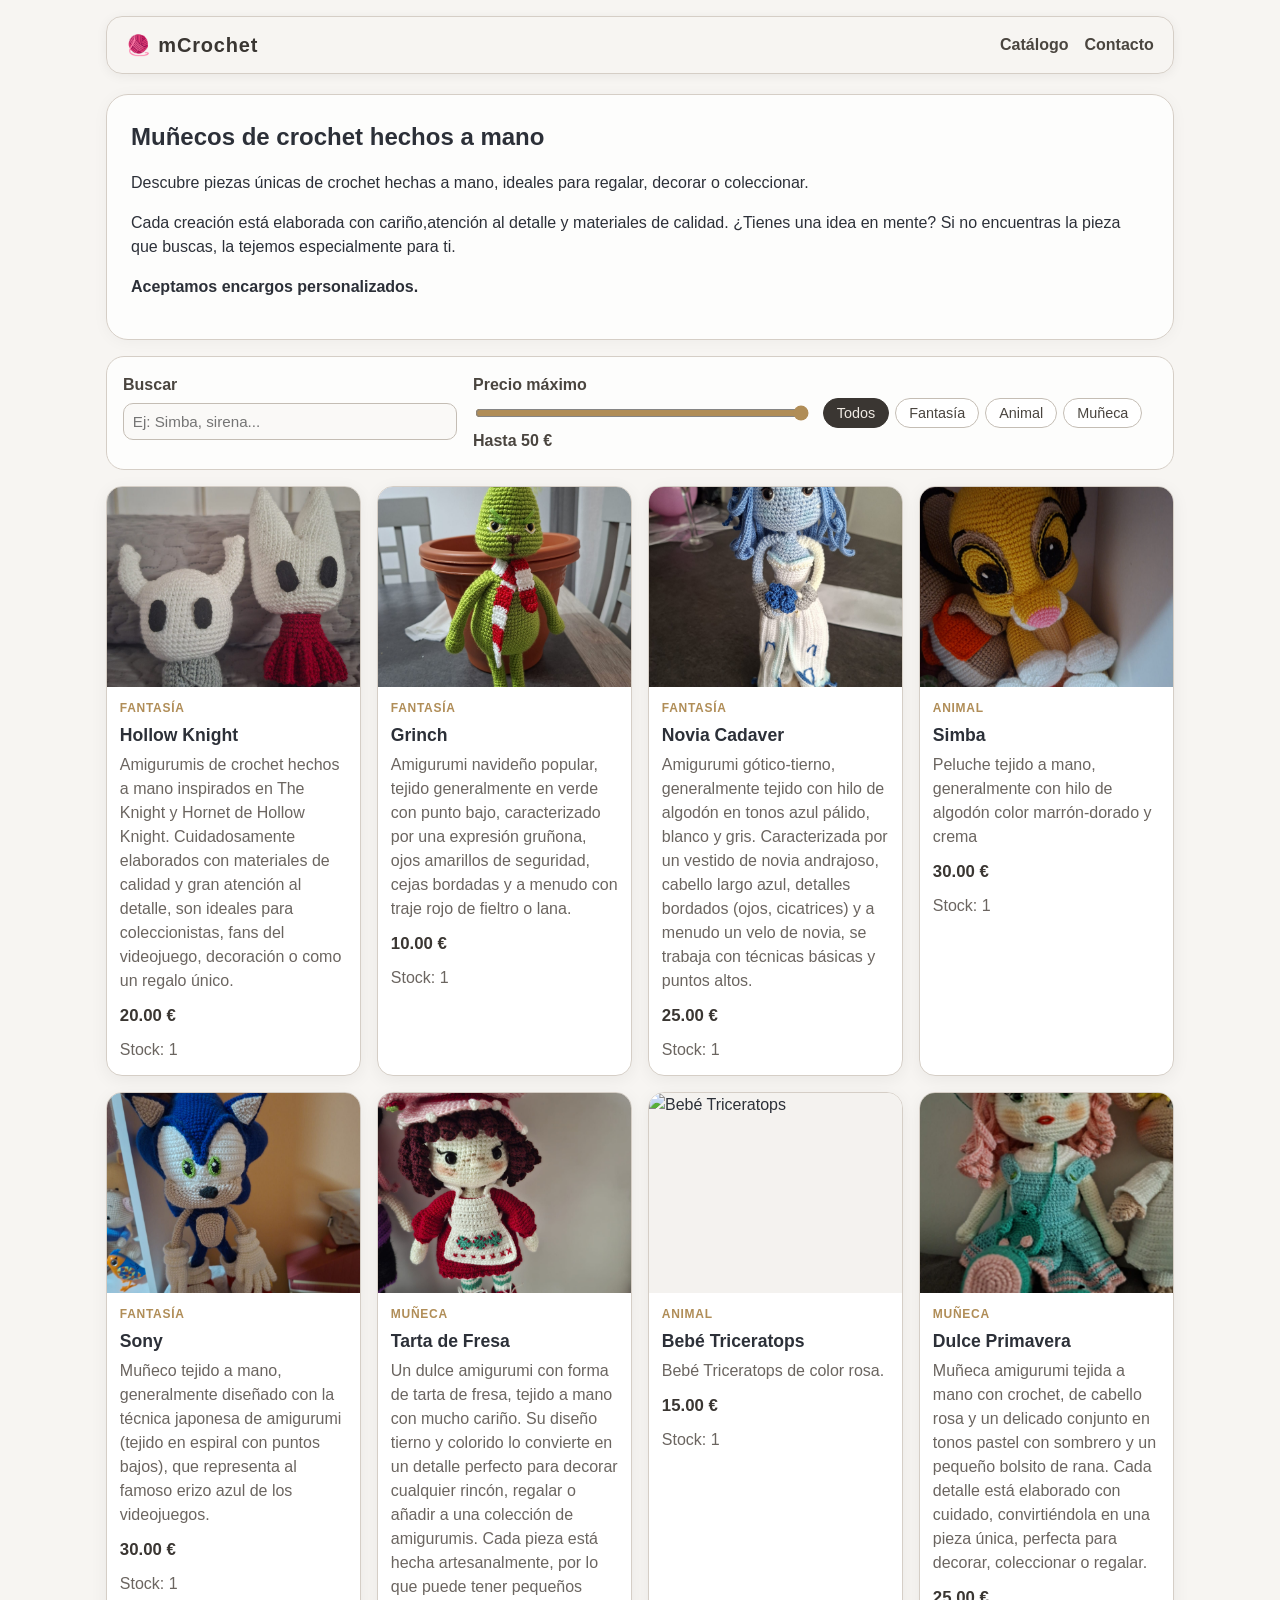
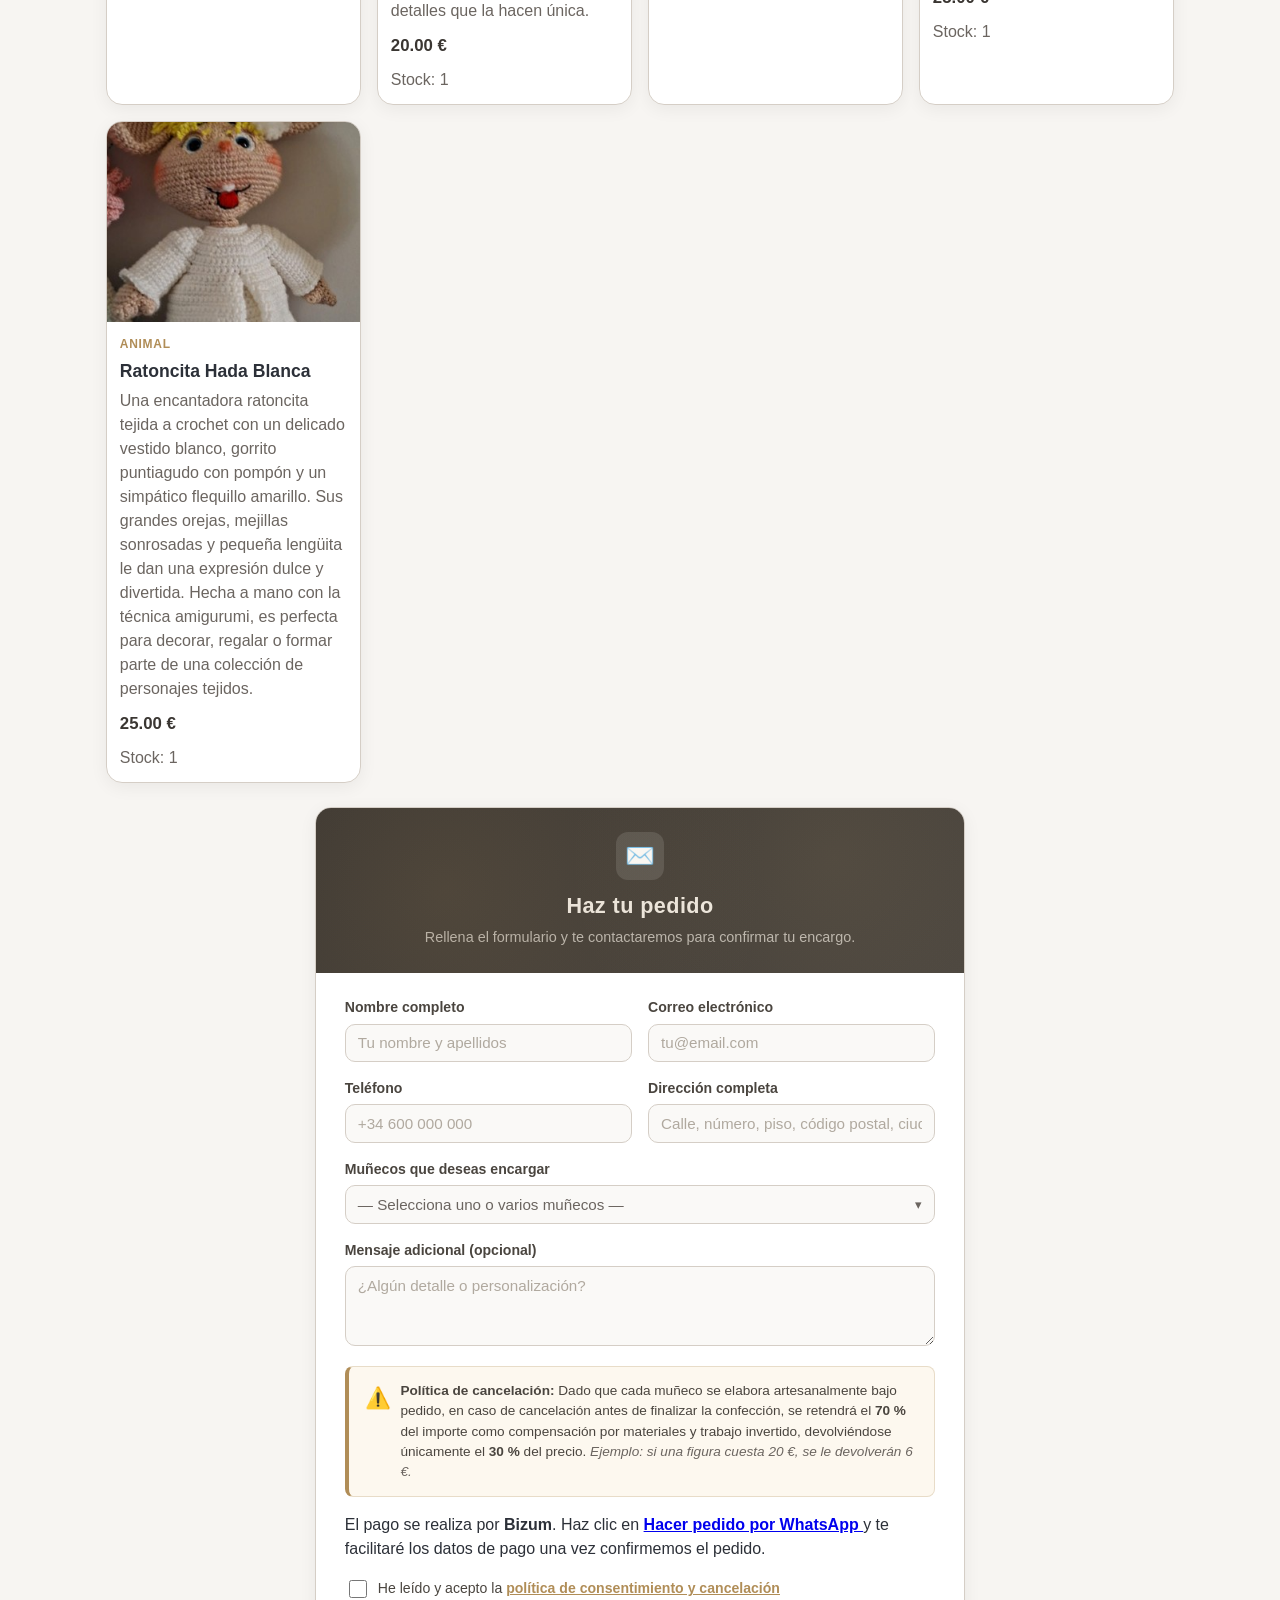
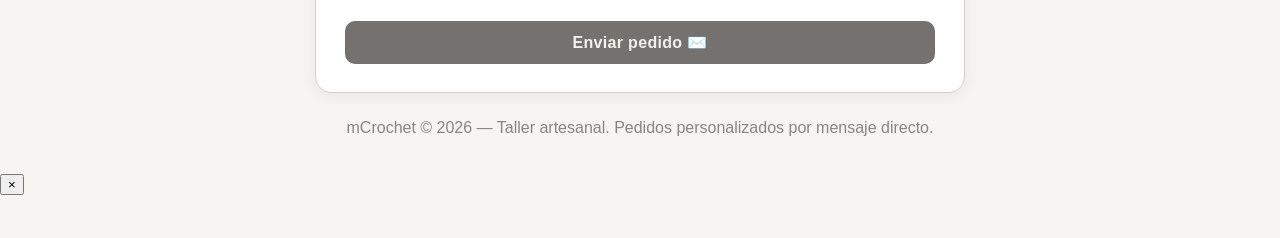
==== index.html @ 1218bdd7 "disguise" ====
<!doctype html>
<html lang="es">
<head>
  <meta charset="UTF-8" />
  <meta name="viewport" content="width=device-width, initial-scale=1.0" />
  <title>mCrochet | Tienda de muñecos de crochet hechos a mano</title>
  <meta name="description" content="Descubre muñecos de crochet hechos a mano, ideales para regalar, decorar o coleccionar. Cada pieza es única y elaborada con cariño." />
  <meta property="og:title" content="mCrochet | Tienda de muñecos de crochet hechos a mano" />
  <meta property="og:description" content="Crochet artesanal y diseños únicos." />
  <meta property="og:image" content="https://mcrochet.netlify.app/img/iconoCrochet.jpg" />
  <meta property="og:url" content="https://mcrochet.netlify.app/" />
  <link rel="icon" href="data:image/svg+xml,<svg xmlns='http://www.w3.org/2000/svg' viewBox='0 0 100 100'><text y='.9em' font-size='90'>🧶</text></svg>" />
  <link rel="stylesheet" href="css/style.css" />
</head>
<body>
  <canvas id="bg-canvas" aria-hidden="true"></canvas>

  <div id="app">
    <header class="site-header">
      <div class="logo">🧶 mCrochet</div>
      <nav class="menu" aria-label="Principal">
        <a href="#catalogo" data-i18n="navCatalogo">Catálogo</a>
        <a href="#contacto" data-i18n="navContacto">Contacto</a>
      </nav>
    </header>

    <main>
      <section class="hero" id="colecciones">
        <h1 data-i18n="heroTitle">Muñecos de crochet hechos a mano</h1>
        <p data-i18n="heroDesc">Descubre piezas únicas de crochet hechas a mano, ideales para regalar, decorar o coleccionar.</p>
        <p>Cada creación está elaborada con cariño,atención al detalle y materiales de calidad.
          ¿Tienes una idea en mente? Si no encuentras la pieza que buscas, la tejemos especialmente para ti.</p>
        <p><b>Aceptamos encargos personalizados.</b></p>
      </section>

      <section class="toolbar" id="catalogo" aria-label="Filtros de catálogo">
        <label><span data-i18n="labelBuscar">Buscar</span>
          <input id="searchInput" type="search" data-i18n-placeholder="placeholderBuscar" placeholder="Ej: Simba, sirena..." />
        </label>
        <label><span data-i18n="labelPrecio">Precio máximo</span>
          <input id="priceInput" type="range" min="20" max="50" step="1" value="50" />
          <span id="priceValue">Hasta 50 €</span>
        </label>
        <div class="chips" id="categoryChips"></div>
      </section>

      <section class="products" id="productsGrid" aria-live="polite"></section>

      <!-- Formulario de pedido -->
      <section class="order-form-wrapper" id="contacto">
        <div class="order-card">
          <div class="order-card-header">
            <span class="order-card-icon">✉️</span>
            <h2 data-i18n="formTitle">Haz tu pedido</h2>
            <p data-i18n="formSubtitle">Rellena el formulario y te contactaremos para confirmar tu encargo.</p>
          </div>
          <div class="order-card-body">
            <form id="orderForm" action="https://formspree.io/f/" method="POST">
              <div class="form-grid">
                <label class="form-label"><span data-i18n="labelNombre">Nombre completo</span>
                  <input type="text" name="nombre" data-i18n-placeholder="phNombre" placeholder="Tu nombre y apellidos" required />
                </label>
                <label class="form-label"><span data-i18n="labelEmail">Correo electrónico</span>
                  <input type="email" name="email" data-i18n-placeholder="phEmail" placeholder="tu@email.com" required />
                </label>
                <label class="form-label"><span data-i18n="labelTelefono">Teléfono</span>
                  <input type="tel" name="telefono" data-i18n-placeholder="phTelefono" placeholder="+34 600 000 000" required
                         pattern="^\+?\d[\d\s]{7,15}$"
                         data-i18n-title="titleTelefono" title="Introduce un teléfono válido (9-15 dígitos, puede empezar con +)" />
                </label>
                <label class="form-label"><span data-i18n="labelDireccion">Dirección completa</span>
                  <input type="text" name="direccion" data-i18n-placeholder="phDireccion" placeholder="Calle, número, piso, código postal, ciudad" required />
                </label>
                <div class="form-label form-label-full">
                  <span data-i18n="labelMunecos">Muñecos que deseas encargar</span>
                  <div class="check-select" id="checkSelect">
                    <button type="button" class="check-select-toggle" id="checkSelectToggle">
                      <span data-i18n="selectPlaceholder">— Selecciona uno o varios muñecos —</span>
                      <span class="check-select-arrow">▾</span>
                    </button>
                    <div class="check-select-dropdown" id="checkSelectDropdown"></div>
                  </div>
                  <input type="hidden" name="muñecos" id="hiddenMunecos" />
                </div>
                <label class="form-label form-label-full"><span data-i18n="labelMensaje">Mensaje adicional (opcional)</span>
                  <textarea name="mensaje" rows="3" data-i18n-placeholder="phMensaje" placeholder="¿Algún detalle o personalización?"></textarea>
                </label>

                <!-- Política de cancelación -->
                <div class="form-label-full cancellation-policy">
                  <div class="policy-text">
                    <span class="policy-icon">⚠️</span>
                    <p data-i18n-html="policyWarning"><strong>Política de cancelación:</strong> Dado que cada muñeco se elabora artesanalmente bajo pedido, en caso de cancelación antes de finalizar la confección, se retendrá el <strong>70 %</strong> del importe como compensación por materiales y trabajo invertido, devolviéndose únicamente el <strong>30 %</strong> del precio. <em>Ejemplo: si una figura cuesta 20 €, se le devolverán 6 €.</em></p>
                  </div>
                  <div>
                    <p data-i18n-html="policyBizum">El pago se realiza por <strong>Bizum</strong>. Haz clic en
                      <strong>
                        <a href="/.netlify/functions/pedido" target="_blank">
                          Hacer pedido por WhatsApp
                        </a>
                      </strong> y te facilitaré los datos de pago una vez confirmemos el pedido.</p>

                  </div>
                  <label class="consent-label">
                    <input type="checkbox" id="consentCheck" name="consentimiento" value="Aceptado" />
                    <span data-i18n-html="consentLabel">He leído y acepto la <a href="#" id="openPolicyModal" class="policy-link">política de consentimiento y cancelación</a></span>
                  </label>
                </div>
              </div>
              <button type="submit" class="form-submit" id="submitBtn" disabled data-i18n="btnEnviar">Enviar pedido ✉️</button>
            </form>
          </div>
        </div>
      </section>
    </main>

    <footer>
      <p data-i18n="footer">mCrochet © 2026 — Taller artesanal. Pedidos personalizados por mensaje directo.</p>
    </footer>
  </div>

  <!-- Modal imagen ampliada -->
  <div class="image-modal-overlay" id="imageModalOverlay">
    <div class="image-modal">
      <button class="image-modal-close" id="closeImageModal" aria-label="Cerrar">&times;</button>
      <div class="image-modal-body">
        <img id="imageModalImg" src="" alt="" />
      </div>
      <div class="image-modal-footer">
        <h3 id="imageModalName"></h3>
        <p id="imageModalDesc"></p>
        <p class="image-modal-price" id="imageModalPrice"></p>
      </div>
    </div>
  </div>

  <!-- Modal política de cancelación -->
  <div class="policy-modal-overlay" id="policyModalOverlay">
    <div class="policy-modal">
      <button class="policy-modal-close" id="closePolicyModal" aria-label="Cerrar">&times;</button>
      <div class="policy-modal-header">
        <span class="policy-modal-icon">📋</span>
        <h3 data-i18n="modalTitle">Política de consentimiento y cancelación</h3>
      </div>
      <div class="policy-modal-body">
        <p data-i18n-html="modalIntro">Al realizar un pedido en <strong>mCrochet</strong>, acepta las siguientes condiciones relativas al consentimiento y cancelación:</p>
        <ol>
          <li data-i18n-html="modalLi1"><strong>Trabajo artesanal:</strong> Cada muñeco se elabora íntegramente a mano, desde la selección de materiales hasta el acabado final. El proceso comienza inmediatamente tras confirmar el pedido.</li>
          <li data-i18n-html="modalLi2"><strong>Cancelación antes de finalizar:</strong> Si el cliente decide cancelar el pedido antes de que el muñeco esté terminado, se le devolverá únicamente el <strong>30 %</strong> del importe total abonado. El <strong>70 %</strong> restante se retendrá como compensación por los materiales utilizados y el tiempo de trabajo invertido.</li>
          <li data-i18n-html="modalLi3"><strong>Ejemplo práctico:</strong> Para un muñeco con un precio de <strong>20 €</strong>, en caso de cancelación se devolverán <strong>6 €</strong> y se retendrán <strong>14 €</strong>.</li>
          <li data-i18n-html="modalLi4"><strong>Pedido finalizado:</strong> Una vez el muñeco esté terminado y listo para envío, no se aceptarán cancelaciones ni se realizarán devoluciones.</li>
          <li data-i18n-html="modalLi5"><strong>Forma de pago:</strong> El pago del pedido se realizará exclusivamente a través de <strong>Bizum</strong>.<br><strong>No se comenzará el pedido hasta no verificar el pago.</strong></li>
          <li data-i18n-html="modalLi6"><strong>Aceptación:</strong> Al marcar la casilla de consentimiento y enviar el formulario, el cliente confirma que ha leído, comprendido y aceptado esta política de cancelación.</li>
        </ol>
        <p class="policy-note" data-i18n="modalNote">Si tiene cualquier duda, no dude en consultarnos antes de realizar su pedido.</p>
      </div>
      <button class="policy-modal-accept" id="acceptPolicyBtn" data-i18n="modalAccept">Entendido</button>
    </div>
  </div>

  <!-- Three.js desde CDN -->
  <script src="https://cdn.jsdelivr.net/npm/three@0.158.0/build/three.min.js"></script>
  <!-- i18n (debe cargarse ANTES de app.js) -->
  <script src="js/i18n.js"></script>
  <!-- Catálogo de productos -->
  <script src="js/catalog.js"></script>
  <!-- Lógica de la tienda + fondo animado -->
  <script src="js/app.js"></script>
</body>
</html>
---- css/style.css ----
/* ═══════════ GENERAL ═══════════ */
:root {
  font-family: Inter, "Segoe UI", Arial, sans-serif;
  color: #2c3038;
  background: #f7f5f2;
  line-height: 1.5;
}

* { box-sizing: border-box; }

body {
  margin: 0;
  min-height: 100vh;
  position: relative;
  color: #2c3038;
  overflow-x: hidden;
}

/* ═══════════ CANVAS THREE.JS ═══════════ */
#bg-canvas {
  position: fixed;
  inset: 0;
  z-index: -1;
  width: 100%;
  height: 100%;
}

/* ═══════════ LAYOUT ═══════════ */
#app {
  max-width: 1100px;
  margin: 0 auto;
  padding: 1rem;
  position: relative;
  z-index: 1;
}

/* ═══════════ HEADER ═══════════ */
.site-header {
  position: sticky;
  top: 0;
  z-index: 3;
  backdrop-filter: blur(10px);
  background: rgba(247, 245, 242, 0.92);
  border: 1px solid #d5cec6;
  border-radius: 16px;
  display: flex;
  align-items: center;
  justify-content: space-between;
  gap: 1rem;
  padding: 0.8rem 1.2rem;
  box-shadow: 0 2px 12px rgba(0, 0, 0, 0.06);
}

.logo {
  font-weight: 700;
  font-size: 1.25rem;
  letter-spacing: 0.04em;
  color: #3a3632;
}

.menu { display: flex; gap: 1rem; }
.menu a { text-decoration: none; color: #4a453f; font-weight: 600; transition: color 0.2s; }
.menu a:hover { color: #b08d57; }

/* ═══════════ BOTÓN IDIOMA ═══════════ */
.lang-btn {
  border: 1px solid #c4bdb4;
  border-radius: 999px;
  padding: 0.4rem 0.9rem;
  background: #fff;
  color: #3a3632;
  cursor: pointer;
  font-weight: 700;
  font-size: 0.85rem;
  letter-spacing: 0.03em;
  transition: all 0.2s;
  white-space: nowrap;
  flex-shrink: 0;
}
.lang-btn:hover {
  background: #3a3632;
  color: #f0ebe4;
  border-color: #3a3632;
}

/* ═══════════ HERO ═══════════ */
.hero {
  margin-top: 1.3rem;
  background: rgba(255, 255, 255, 0.78);
  border: 1px solid #d5cec6;
  border-radius: 22px;
  padding: 1.5rem;
  box-shadow: 0 2px 16px rgba(0, 0, 0, 0.04);
}
.hero h1 { margin: 0 0 0.5rem; color: #2c3038; }

/* ═══════════ TOOLBAR / FILTROS ═══════════ */
.toolbar {
  margin: 1rem 0;
  display: grid;
  grid-template-columns: repeat(auto-fit, minmax(200px, 1fr));
  gap: 1rem;
  background: rgba(255, 255, 255, 0.78);
  border: 1px solid #d5cec6;
  border-radius: 18px;
  padding: 1rem;
}

label {
  display: flex;
  flex-direction: column;
  gap: 0.35rem;
  font-weight: 600;
  color: #4a453f;
}

input[type="search"] {
  border: 1px solid #c4bdb4;
  border-radius: 10px;
  padding: 0.55rem;
  font-size: 0.95rem;
  background: #faf9f7;
  color: #2c3038;
  transition: border-color 0.2s;
  width: 100%;
}
input[type="search"]:focus {
  outline: none;
  border-color: #b08d57;
}

input[type="range"] {
  accent-color: #b08d57;
  width: 100%;
}

.chips { display: flex; flex-wrap: wrap; gap: 0.4rem; align-items: center; }

.chip {
  border: 1px solid #c4bdb4;
  background: #fff;
  border-radius: 999px;
  padding: 0.38rem 0.8rem;
  cursor: pointer;
  font-size: 0.9rem;
  color: #4a453f;
  transition: all 0.2s;
}
.chip:hover { background: #f0ebe4; border-color: #b08d57; }
.chip.active { background: #3a3632; border-color: #3a3632; color: #f0ebe4; }

/* ═══════════ PRODUCTOS ═══════════ */
.products {
  display: grid;
  grid-template-columns: repeat(auto-fit, minmax(220px, 1fr));
  gap: 1rem;
}

.card {
  border: 1px solid #d5cec6;
  border-radius: 16px;
  background: #fff;
  overflow: hidden;
  box-shadow: 0 4px 18px rgba(0, 0, 0, 0.06);
  transition: transform 0.2s, box-shadow 0.2s;
}
.card:hover {
  transform: translateY(-4px);
  box-shadow: 0 8px 28px rgba(0, 0, 0, 0.10);
}

.card img {
  display: block;
  width: 100%;
  height: 200px;
  object-fit: cover;
  background: #f4f2ef;
}

.card-content { padding: 0.8rem; }

.category {
  font-size: 0.75rem;
  margin: 0;
  color: #b08d57;
  font-weight: 700;
  text-transform: uppercase;
  letter-spacing: 0.06em;
}

.card h2 { margin: 0.3rem 0; font-size: 1.1rem; color: #2c3038; }
.description { margin: 0.3rem 0 0.6rem; color: #6b6560; }
.price { margin: 0; font-weight: 700; color: #3a3632; font-size: 1.05rem; }

.card-actions {
  margin-top: 0.6rem;
  display: flex;
  justify-content: space-between;
  align-items: center;
  color: #6b6560;
}

.card-actions button {
  border: none;
  border-radius: 10px;
  background: #3a3632;
  color: #f0ebe4;
  padding: 0.42rem 0.85rem;
  cursor: pointer;
  font-weight: 600;
  transition: transform 0.15s, background 0.2s;
}
.card-actions button:hover { background: #b08d57; }

/* ═══════════ VARIOS ═══════════ */
.empty {
  background: rgba(255, 255, 255, 0.88);
  border: 1px dashed #c4bdb4;
  padding: 1rem;
  border-radius: 12px;
  color: #6b6560;
}

/* ═══════════ FORMULARIO (CARD) ═══════════ */
.order-form-wrapper {
  margin-top: 1.5rem;
  display: flex;
  justify-content: center;
}

.order-card {
  width: 100%;
  max-width: 650px;
  border: 1px solid #d5cec6;
  border-radius: 16px;
  background: #fff;
  overflow: hidden;
  box-shadow: 0 4px 18px rgba(0, 0, 0, 0.06);
  transition: transform 0.2s, box-shadow 0.2s;
}

.order-card:hover {
  transform: translateY(-4px);
  box-shadow: 0 8px 28px rgba(0, 0, 0, 0.10);
}

.order-card-header {
  background: linear-gradient(135deg, #3a3632 0%, #4a453f 100%);
  padding: 1.5rem 1.8rem;
  text-align: center;
  position: relative;
  overflow: hidden;
}

.order-card-header::before {
  content: "";
  position: absolute;
  inset: 0;
  background: radial-gradient(circle at 20% 50%, rgba(176, 141, 87, 0.15) 0%, transparent 60%),
              radial-gradient(circle at 80% 30%, rgba(201, 169, 110, 0.1) 0%, transparent 50%);
  pointer-events: none;
}

.order-card-icon {
  display: inline-flex;
  align-items: center;
  justify-content: center;
  width: 48px;
  height: 48px;
  background: rgba(255, 255, 255, 0.12);
  border-radius: 12px;
  font-size: 1.5rem;
  margin-bottom: 0.6rem;
}

.order-card-header h2 {
  margin: 0 0 0.3rem;
  color: #f0ebe4;
  font-size: 1.35rem;
  font-weight: 700;
  letter-spacing: 0.02em;
}

.order-card-header p {
  margin: 0;
  color: rgba(240, 235, 228, 0.7);
  font-size: 0.9rem;
}

.order-card-body {
  padding: 1.5rem 1.8rem 1.8rem;
}

.form-grid {
  display: grid;
  grid-template-columns: 1fr 1fr;
  gap: 1rem;
}

.form-label {
  display: flex;
  flex-direction: column;
  gap: 0.35rem;
  font-weight: 600;
  color: #4a453f;
  font-size: 0.88rem;
}

.form-label-full {
  grid-column: 1 / -1;
}

.form-label input,
.form-label select,
.form-label textarea {
  border: 1px solid #d5cec6;
  border-radius: 10px;
  padding: 0.6rem 0.75rem;
  font-size: 0.95rem;
  background: #faf9f7;
  color: #2c3038;
  font-family: inherit;
  transition: border-color 0.2s, box-shadow 0.2s;
  width: 100%;
  resize: vertical;
}

.form-label input:focus,
.form-label select:focus,
.form-label textarea:focus {
  outline: none;
  border-color: #b08d57;
  box-shadow: 0 0 0 3px rgba(176, 141, 87, 0.15);
}

.form-label input::placeholder,
.form-label textarea::placeholder {
  color: #b0a99f;
}

.form-label select {
  cursor: pointer;
  appearance: none;
  -webkit-appearance: none;
  background-image: url("data:image/svg+xml,%3Csvg xmlns='http://www.w3.org/2000/svg' width='12' height='8'%3E%3Cpath d='M1 1l5 5 5-5' stroke='%234a453f' stroke-width='1.5' fill='none'/%3E%3C/svg%3E");
  background-repeat: no-repeat;
  background-position: right 0.75rem center;
  padding-right: 2rem;
}

/* — Check-select (dropdown con checkboxes) — */
.check-select {
  position: relative;
  width: 100%;
}

.check-select-toggle {
  display: flex;
  align-items: center;
  justify-content: space-between;
  width: 100%;
  border: 1px solid #d5cec6;
  border-radius: 10px;
  padding: 0.6rem 0.75rem;
  font-size: 0.95rem;
  background: #faf9f7;
  color: #6b6560;
  font-family: inherit;
  cursor: pointer;
  transition: border-color 0.2s, box-shadow 0.2s;
  text-align: left;
}

.check-select-toggle:hover {
  border-color: #b08d57;
}

.check-select.open .check-select-toggle {
  border-color: #b08d57;
  box-shadow: 0 0 0 3px rgba(176, 141, 87, 0.15);
  border-bottom-left-radius: 0;
  border-bottom-right-radius: 0;
}

.check-select-error {
  border-color: #c0392b !important;
  box-shadow: 0 0 0 3px rgba(192, 57, 43, 0.15) !important;
}

.check-select-arrow {
  font-size: 0.8rem;
  transition: transform 0.2s;
  flex-shrink: 0;
  margin-left: 0.5rem;
}

.check-select.open .check-select-arrow {
  transform: rotate(180deg);
}

.check-select-dropdown {
  display: none;
  position: absolute;
  top: 100%;
  left: 0;
  right: 0;
  z-index: 10;
  background: #fff;
  border: 1px solid #b08d57;
  border-top: none;
  border-radius: 0 0 10px 10px;
  max-height: 200px;
  overflow-y: auto;
  box-shadow: 0 8px 20px rgba(0, 0, 0, 0.1);
}

.check-select.open .check-select-dropdown {
  display: block;
}

.check-select-item {
  display: flex;
  align-items: center;
  gap: 0.6rem;
  padding: 0.55rem 0.75rem;
  cursor: pointer;
  transition: background 0.15s;
  font-weight: 400;
  font-size: 0.92rem;
  color: #2c3038;
  flex-direction: row;
}

.check-select-item:hover {
  background: #f5f2ed;
}

.check-select-item input[type="checkbox"] {
  width: 16px;
  height: 16px;
  accent-color: #3a3632;
  cursor: pointer;
  flex-shrink: 0;
}

.check-select-item .check-select-name {
  flex: 1;
}

.check-select-item .check-select-price {
  color: #b08d57;
  font-weight: 600;
  font-size: 0.85rem;
  white-space: nowrap;
}

.form-label small {
  font-weight: 400;
  color: #8a8480;
  font-size: 0.78rem;
}

.form-label textarea {
  min-height: 80px;
}

.form-submit {
  margin-top: 1.2rem;
  width: 100%;
  border: none;
  border-radius: 10px;
  padding: 0.75rem 1.5rem;
  background: #3a3632;
  color: #f0ebe4;
  font-weight: 700;
  font-size: 1rem;
  cursor: pointer;
  transition: background 0.2s, transform 0.15s;
  font-family: inherit;
  letter-spacing: 0.02em;
}

.form-submit:hover {
  background: #b08d57;
}

.form-submit:active {
  transform: scale(0.98);
}

.form-submit:disabled {
  opacity: 0.7;
  cursor: not-allowed;
}

footer {
  text-align: center;
  margin: 1.4rem 0 0.6rem;
  color: #8a8480;
}

/* ═══════════ POLÍTICA DE CANCELACIÓN ═══════════ */
.cancellation-policy {
  margin-top: 0.25rem;
}

.policy-text {
  display: flex;
  gap: 0.6rem;
  align-items: flex-start;
  background: #fdf8ef;
  border: 1px solid #e8dcc8;
  border-left: 4px solid #b08d57;
  border-radius: 8px;
  padding: 0.85rem 1rem;
}

.policy-icon {
  font-size: 1.3rem;
  flex-shrink: 0;
  margin-top: 0.1rem;
}

.policy-text p {
  margin: 0;
  font-size: 0.85rem;
  color: #4a453f;
  line-height: 1.5;
  font-weight: 400;
}

.policy-text p em {
  color: #6b6560;
}

.consent-label {
  display: flex !important;
  flex-direction: row !important;
  align-items: center;
  gap: 0.5rem;
  margin-top: 0.7rem;
  font-weight: 400;
  font-size: 0.88rem;
  color: #4a453f;
  cursor: pointer;
}

.consent-label input[type="checkbox"] {
  width: 18px;
  height: 18px;
  accent-color: #3a3632;
  cursor: pointer;
  flex-shrink: 0;
}

.consent-label span {
  line-height: 1.4;
}

.policy-link {
  color: #b08d57;
  text-decoration: underline;
  font-weight: 600;
  transition: color 0.2s;
}

.policy-link:hover {
  color: #8a6e3a;
}

/* ═══════════ MODAL POLÍTICA ═══════════ */
.policy-modal-overlay {
  display: none;
  position: fixed;
  inset: 0;
  z-index: 1000;
  background: rgba(0, 0, 0, 0.55);
  backdrop-filter: blur(4px);
  justify-content: center;
  align-items: center;
  padding: 1rem;
}

.policy-modal-overlay.active {
  display: flex;
}

.policy-modal {
  background: #fff;
  border-radius: 16px;
  max-width: 560px;
  width: 100%;
  max-height: 85vh;
  overflow-y: auto;
  box-shadow: 0 12px 40px rgba(0, 0, 0, 0.2);
  animation: modalIn 0.25s ease-out;
  position: relative;
}

@keyframes modalIn {
  from {
    opacity: 0;
    transform: translateY(20px) scale(0.97);
  }
  to {
    opacity: 1;
    transform: translateY(0) scale(1);
  }
}

.policy-modal-close {
  position: absolute;
  top: 0.8rem;
  right: 0.8rem;
  background: none;
  border: none;
  font-size: 1.5rem;
  color: #f0ebe4;
  cursor: pointer;
  width: 32px;
  height: 32px;
  display: flex;
  align-items: center;
  justify-content: center;
  border-radius: 50%;
  transition: background 0.2s;
  z-index: 1;
}

.policy-modal-close:hover {
  background: rgba(255, 255, 255, 0.15);
}

.policy-modal-header {
  background: linear-gradient(135deg, #3a3632 0%, #4a453f 100%);
  padding: 1.5rem 1.6rem;
  text-align: center;
  border-radius: 16px 16px 0 0;
}

.policy-modal-icon {
  display: inline-flex;
  align-items: center;
  justify-content: center;
  width: 48px;
  height: 48px;
  background: rgba(255, 255, 255, 0.12);
  border-radius: 12px;
  font-size: 1.5rem;
  margin-bottom: 0.5rem;
}

.policy-modal-header h3 {
  margin: 0;
  color: #f0ebe4;
  font-size: 1.2rem;
  font-weight: 700;
  letter-spacing: 0.02em;
}

.policy-modal-body {
  padding: 1.4rem 1.6rem;
}

.policy-modal-body p {
  margin: 0 0 0.8rem;
  font-size: 0.92rem;
  color: #4a453f;
  line-height: 1.55;
}

.policy-modal-body ol {
  margin: 0 0 1rem;
  padding-left: 1.3rem;
}

.policy-modal-body li {
  margin-bottom: 0.6rem;
  font-size: 0.9rem;
  color: #4a453f;
  line-height: 1.5;
}

.policy-modal-body li strong {
  color: #3a3632;
}

.policy-note {
  background: #f5f2ed;
  border-radius: 8px;
  padding: 0.7rem 0.9rem;
  font-size: 0.85rem !important;
  color: #6b6560 !important;
  font-style: italic;
  margin-bottom: 0 !important;
}

.policy-modal-accept {
  display: block;
  width: calc(100% - 3.2rem);
  margin: 0 1.6rem 1.4rem;
  border: none;
  border-radius: 10px;
  padding: 0.7rem 1.5rem;
  background: #3a3632;
  color: #f0ebe4;
  font-weight: 700;
  font-size: 0.95rem;
  cursor: pointer;
  transition: background 0.2s;
  font-family: inherit;
}

.policy-modal-accept:hover {
  background: #b08d57;
}

/* ═══════════ RESPONSIVE ═══════════ */

/* ——— Tablet (≤ 900px) ——— */
@media (max-width: 900px) {
  #app {
    max-width: 100%;
    padding: 0.8rem;
  }

  .products {
    grid-template-columns: repeat(auto-fit, minmax(200px, 1fr));
    gap: 0.8rem;
  }

  .hero {
    padding: 1.2rem;
    border-radius: 18px;
  }

  .hero h1 {
    font-size: 1.4rem;
  }

  .order-card {
    max-width: 100%;
  }

  .order-card-body {
    padding: 1.2rem;
  }
}

/* ——— Móvil (≤ 720px) ——— */
@media (max-width: 720px) {
  #app {
    padding: 0.6rem;
  }

  /* Header: logo arriba, menú abajo, carrito al lado del logo */
  .site-header {
    flex-wrap: wrap;
    justify-content: center;
    gap: 0.6rem;
    padding: 0.6rem 0.8rem;
    border-radius: 12px;
  }

  .logo {
    font-size: 1.1rem;
  }

  .menu {
    width: 100%;
    justify-content: center;
    gap: 0.7rem;
  }

  .menu a {
    font-size: 0.88rem;
  }

  .lang-btn {
    padding: 0.35rem 0.7rem;
    font-size: 0.8rem;
  }

  /* Hero */
  .hero {
    margin-top: 0.8rem;
    padding: 1rem;
    border-radius: 14px;
  }

  .hero h1 {
    font-size: 1.2rem;
    line-height: 1.3;
  }

  .hero p {
    font-size: 0.9rem;
  }

  /* Toolbar: todo en una columna */
  .toolbar {
    grid-template-columns: 1fr;
    gap: 0.7rem;
    padding: 0.8rem;
    border-radius: 14px;
  }

  /* Chips más pequeños */
  .chip {
    padding: 0.3rem 0.65rem;
    font-size: 0.82rem;
  }

  /* Productos: una columna en móviles estrechos */
  .products {
    grid-template-columns: 1fr;
    gap: 0.7rem;
  }

  .card {
    border-radius: 12px;
  }

  .card img {
    height: 180px;
  }

  .card-content {
    padding: 0.7rem;
  }

  .card h2 {
    font-size: 1rem;
  }

  .description {
    font-size: 0.85rem;
  }

  .card-actions button {
    padding: 0.38rem 0.7rem;
    font-size: 0.85rem;
  }

  /* Footer */
  footer {
    font-size: 0.85rem;
    margin: 1rem 0 0.5rem;
  }

  /* Formulario card */
  .order-card {
    border-radius: 12px;
  }

  .order-card-header {
    padding: 1.2rem 1rem;
  }

  .order-card-header h2 {
    font-size: 1.15rem;
  }

  .order-card-body {
    padding: 1rem 0.9rem 1.2rem;
  }

  .form-grid {
    grid-template-columns: 1fr;
    gap: 0.75rem;
  }

  .form-submit {
    padding: 0.65rem 1rem;
    font-size: 0.92rem;
  }
}

/* ——— Móvil pequeño (≤ 400px) ——— */
@media (max-width: 400px) {
  #app {
    padding: 0.4rem;
  }

  .site-header {
    padding: 0.5rem 0.6rem;
    border-radius: 10px;
  }

  .logo {
    font-size: 1rem;
  }

  .menu {
    gap: 0.5rem;
  }

  .menu a {
    font-size: 0.8rem;
  }

  .hero h1 {
    font-size: 1.05rem;
  }

  .hero p {
    font-size: 0.82rem;
  }

  .card img {
    height: 150px;
  }

  .card-content {
    padding: 0.6rem;
  }

  .chip {
    padding: 0.25rem 0.55rem;
    font-size: 0.78rem;
  }

  .order-card-header {
    padding: 1rem 0.8rem;
  }

  .order-card-icon {
    width: 40px;
    height: 40px;
    font-size: 1.2rem;
  }

  .order-card-header h2 {
    font-size: 1.05rem;
  }

  .order-card-body {
    padding: 0.8rem 0.7rem 1rem;
  }

  .form-label {
    font-size: 0.82rem;
  }

  .form-label input,
  .form-label select,
  .form-label textarea {
    font-size: 0.88rem;
    padding: 0.5rem 0.65rem;
  }
}

/* ——— Dos columnas en móviles medianos (480–720px) ——— */
@media (min-width: 480px) and (max-width: 720px) {
  .products {
    grid-template-columns: repeat(2, 1fr);
  }
}
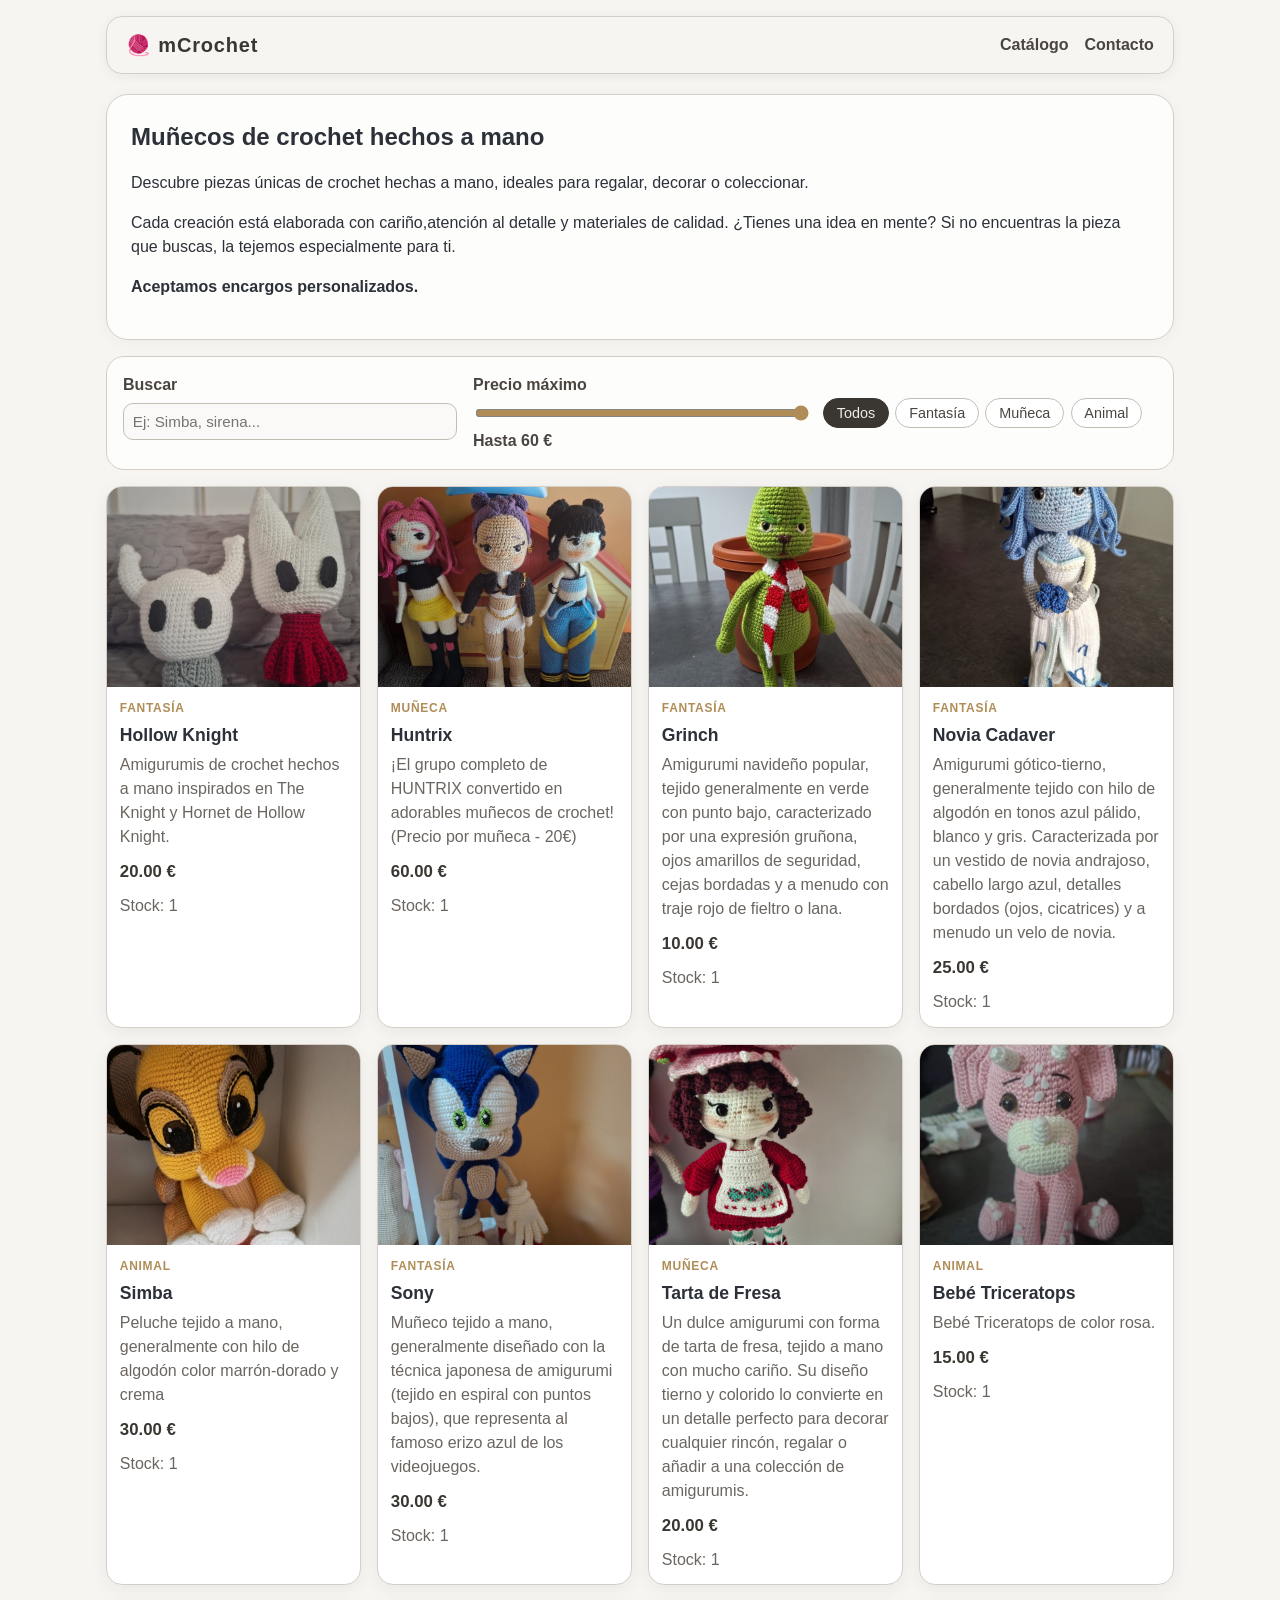
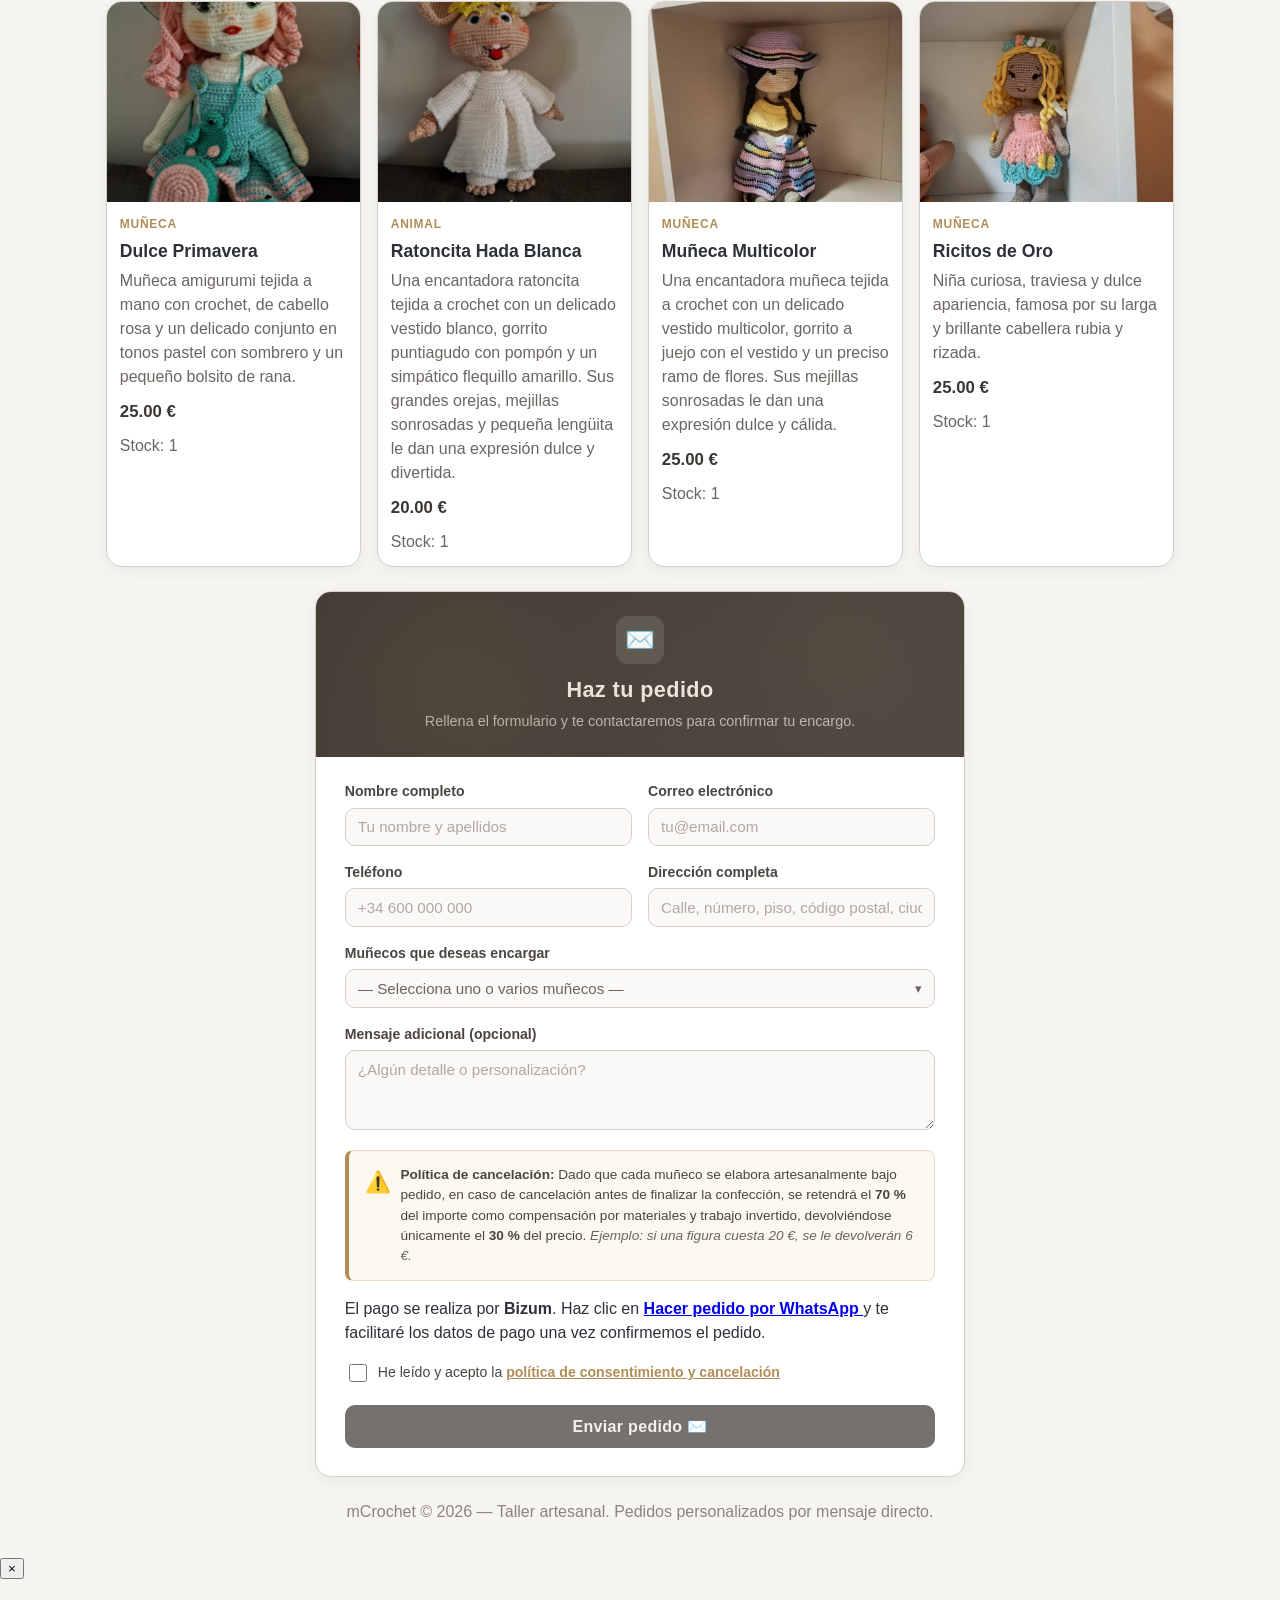
==== commit ca3deafe: "more updates" ====
--- a/index.html
+++ b/index.html
@@ -38,8 +38,8 @@
           <input id="searchInput" type="search" data-i18n-placeholder="placeholderBuscar" placeholder="Ej: Simba, sirena..." />
         </label>
         <label><span data-i18n="labelPrecio">Precio máximo</span>
-          <input id="priceInput" type="range" min="20" max="50" step="1" value="50" />
-          <span id="priceValue">Hasta 50 €</span>
+          <input id="priceInput" type="range" min="20" max="60" step="1" value="60" />
+          <span id="priceValue">Hasta 60 €</span>
         </label>
         <div class="chips" id="categoryChips"></div>
       </section>
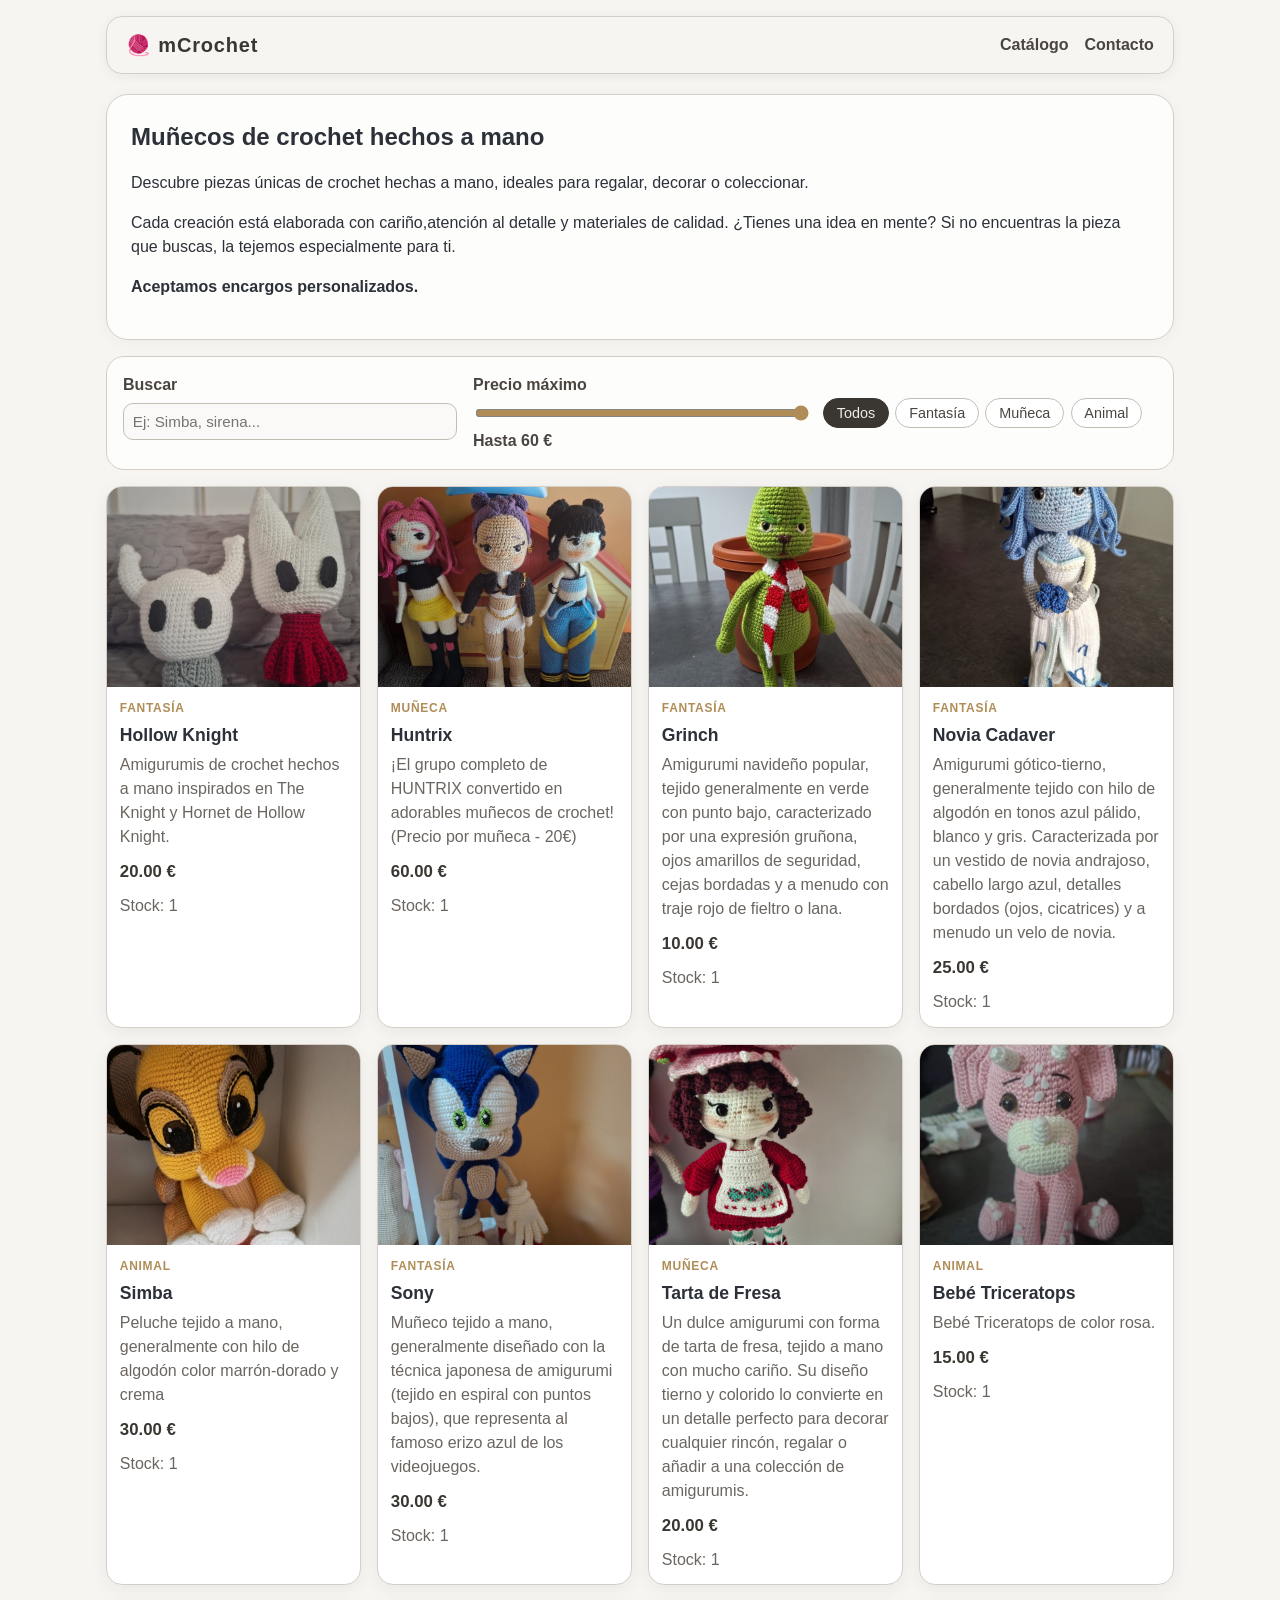
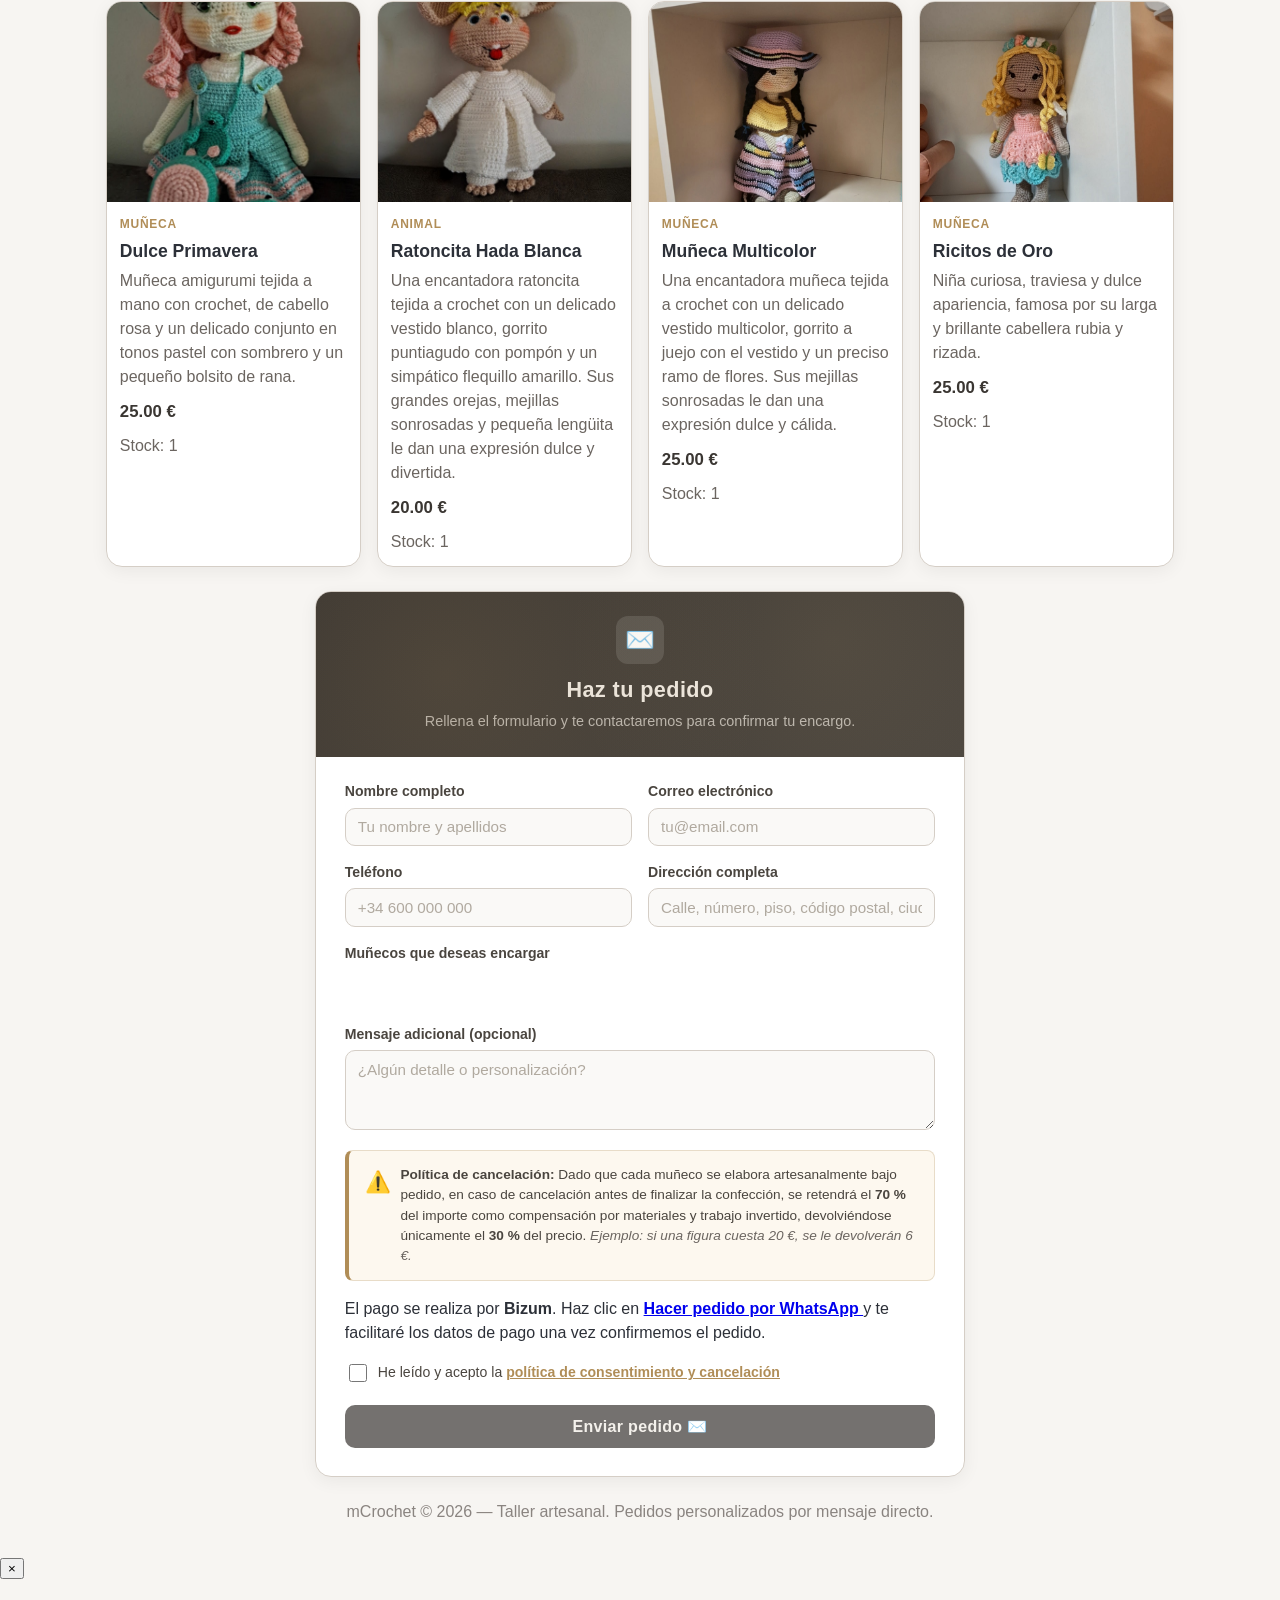
==== commit 7dd5d117: "added id to form" ====
--- a/index.html
+++ b/index.html
@@ -47,71 +47,71 @@
       <section class="products" id="productsGrid" aria-live="polite"></section>
 
       <!-- Formulario de pedido -->
-      <section class="order-form-wrapper" id="contacto">
-        <div class="order-card">
-          <div class="order-card-header">
-            <span class="order-card-icon">✉️</span>
-            <h2 data-i18n="formTitle">Haz tu pedido</h2>
-            <p data-i18n="formSubtitle">Rellena el formulario y te contactaremos para confirmar tu encargo.</p>
+        <section class="order-form-wrapper" id="contacto">
+          <div class="order-card">
+            <div class="order-card-header">
+              <span class="order-card-icon">✉️</span>
+              <h2 data-i18n="formTitle">Haz tu pedido</h2>
+              <p data-i18n="formSubtitle">Rellena el formulario y te contactaremos para confirmar tu encargo.</p>
+            </div>
+            <div class="order-card-body">
+              <form id="orderForm" data-endpoint="https://formspree.io/f/xzdnyzgl" method="POST">
+                <div class="form-grid">
+                  <label class="form-label"><span data-i18n="labelNombre">Nombre completo</span>
+                    <input type="text" name="nombre" data-i18n-placeholder="phNombre" placeholder="Tu nombre y apellidos" required />
+                  </label>
+                  <label class="form-label"><span data-i18n="labelEmail">Correo electrónico</span>
+                    <input type="email" name="email" data-i18n-placeholder="phEmail" placeholder="tu@email.com" required />
+                  </label>
+                  <label class="form-label"><span data-i18n="labelTelefono">Teléfono</span>
+                    <input type="tel" name="telefono" data-i18n-placeholder="phTelefono" placeholder="+34 600 000 000" required
+                           pattern="^\+?\d[\d\s]{7,15}$"
+                           data-i18n-title="titleTelefono" title="Introduce un teléfono válido (9-15 dígitos, puede empezar con +)" />
+                  </label>
+                  <label class="form-label"><span data-i18n="labelDireccion">Dirección completa</span>
+                    <input type="text" name="direccion" data-i18n-placeholder="phDireccion" placeholder="Calle, número, piso, código postal, ciudad" required />
+                  </label>
+                  <div class="form-label form-label-full">
+                    <span data-i18n="labelMunecos">Muñecos que deseas encargar</span>
+                    <div class="check-select" id="checkSelect">
+                      <button type="button" class="check-select-toggle" id="checkSelectToggle">
+                        <span data-i18n="selectPlaceholder">— Selecciona uno o varios muñecos —</span>
+                        <span class="check-select-arrow">▾</span>
+                      </button>
+                      <div class="check-select-dropdown" id="checkSelectDropdown"></div>
+                    </div>
+                    <input type="hidden" name="muñecos" id="hiddenMunecos" />
+                  </div>
+                  <label class="form-label form-label-full"><span data-i18n="labelMensaje">Mensaje adicional (opcional)</span>
+                    <textarea name="mensaje" rows="3" data-i18n-placeholder="phMensaje" placeholder="¿Algún detalle o personalización?"></textarea>
+                  </label>
+
+                  <!-- Política de cancelación -->
+                  <div class="form-label-full cancellation-policy">
+                    <div class="policy-text">
+                      <span class="policy-icon">⚠️</span>
+                      <p data-i18n-html="policyWarning"><strong>Política de cancelación:</strong> Dado que cada muñeco se elabora artesanalmente bajo pedido, en caso de cancelación antes de finalizar la confección, se retendrá el <strong>70 %</strong> del importe como compensación por materiales y trabajo invertido, devolviéndose únicamente el <strong>30 %</strong> del precio. <em>Ejemplo: si una figura cuesta 20 €, se le devolverán 6 €.</em></p>
+                    </div>
+                    <div>
+                      <p data-i18n-html="policyBizum">El pago se realiza por <strong>Bizum</strong>. Haz clic en
+                        <strong>
+                          <a href="/.netlify/functions/pedido" target="_blank" id="pedidoWhatsapp">
+                            Hacer pedido por WhatsApp
+                          </a>
+                        </strong> y te facilitaré los datos de pago una vez confirmemos el pedido.</p>
+
+                    </div>
+                    <label class="consent-label">
+                      <input type="checkbox" id="consentCheck" name="consentimiento" value="Aceptado" />
+                      <span data-i18n-html="consentLabel">He leído y acepto la <a href="#" id="openPolicyModal" class="policy-link">política de consentimiento y cancelación</a></span>
+                    </label>
+                  </div>
+                </div>
+                <button type="submit" class="form-submit" id="submitBtn" disabled data-i18n="btnEnviar">Enviar pedido ✉️</button>
+              </form>
+            </div>
           </div>
-          <div class="order-card-body">
-            <form id="orderForm" action="https://formspree.io/f/" method="POST">
-              <div class="form-grid">
-                <label class="form-label"><span data-i18n="labelNombre">Nombre completo</span>
-                  <input type="text" name="nombre" data-i18n-placeholder="phNombre" placeholder="Tu nombre y apellidos" required />
-                </label>
-                <label class="form-label"><span data-i18n="labelEmail">Correo electrónico</span>
-                  <input type="email" name="email" data-i18n-placeholder="phEmail" placeholder="tu@email.com" required />
-                </label>
-                <label class="form-label"><span data-i18n="labelTelefono">Teléfono</span>
-                  <input type="tel" name="telefono" data-i18n-placeholder="phTelefono" placeholder="+34 600 000 000" required
-                         pattern="^\+?\d[\d\s]{7,15}$"
-                         data-i18n-title="titleTelefono" title="Introduce un teléfono válido (9-15 dígitos, puede empezar con +)" />
-                </label>
-                <label class="form-label"><span data-i18n="labelDireccion">Dirección completa</span>
-                  <input type="text" name="direccion" data-i18n-placeholder="phDireccion" placeholder="Calle, número, piso, código postal, ciudad" required />
-                </label>
-                <div class="form-label form-label-full">
-                  <span data-i18n="labelMunecos">Muñecos que deseas encargar</span>
-                  <div class="check-select" id="checkSelect">
-                    <button type="button" class="check-select-toggle" id="checkSelectToggle">
-                      <span data-i18n="selectPlaceholder">— Selecciona uno o varios muñecos —</span>
-                      <span class="check-select-arrow">▾</span>
-                    </button>
-                    <div class="check-select-dropdown" id="checkSelectDropdown"></div>
-                  </div>
-                  <input type="hidden" name="muñecos" id="hiddenMunecos" />
-                </div>
-                <label class="form-label form-label-full"><span data-i18n="labelMensaje">Mensaje adicional (opcional)</span>
-                  <textarea name="mensaje" rows="3" data-i18n-placeholder="phMensaje" placeholder="¿Algún detalle o personalización?"></textarea>
-                </label>
-
-                <!-- Política de cancelación -->
-                <div class="form-label-full cancellation-policy">
-                  <div class="policy-text">
-                    <span class="policy-icon">⚠️</span>
-                    <p data-i18n-html="policyWarning"><strong>Política de cancelación:</strong> Dado que cada muñeco se elabora artesanalmente bajo pedido, en caso de cancelación antes de finalizar la confección, se retendrá el <strong>70 %</strong> del importe como compensación por materiales y trabajo invertido, devolviéndose únicamente el <strong>30 %</strong> del precio. <em>Ejemplo: si una figura cuesta 20 €, se le devolverán 6 €.</em></p>
-                  </div>
-                  <div>
-                    <p data-i18n-html="policyBizum">El pago se realiza por <strong>Bizum</strong>. Haz clic en
-                      <strong>
-                        <a href="/.netlify/functions/pedido" target="_blank">
-                          Hacer pedido por WhatsApp
-                        </a>
-                      </strong> y te facilitaré los datos de pago una vez confirmemos el pedido.</p>
-
-                  </div>
-                  <label class="consent-label">
-                    <input type="checkbox" id="consentCheck" name="consentimiento" value="Aceptado" />
-                    <span data-i18n-html="consentLabel">He leído y acepto la <a href="#" id="openPolicyModal" class="policy-link">política de consentimiento y cancelación</a></span>
-                  </label>
-                </div>
-              </div>
-              <button type="submit" class="form-submit" id="submitBtn" disabled data-i18n="btnEnviar">Enviar pedido ✉️</button>
-            </form>
-          </div>
-        </div>
-      </section>
+        </section>
     </main>
 
     <footer>
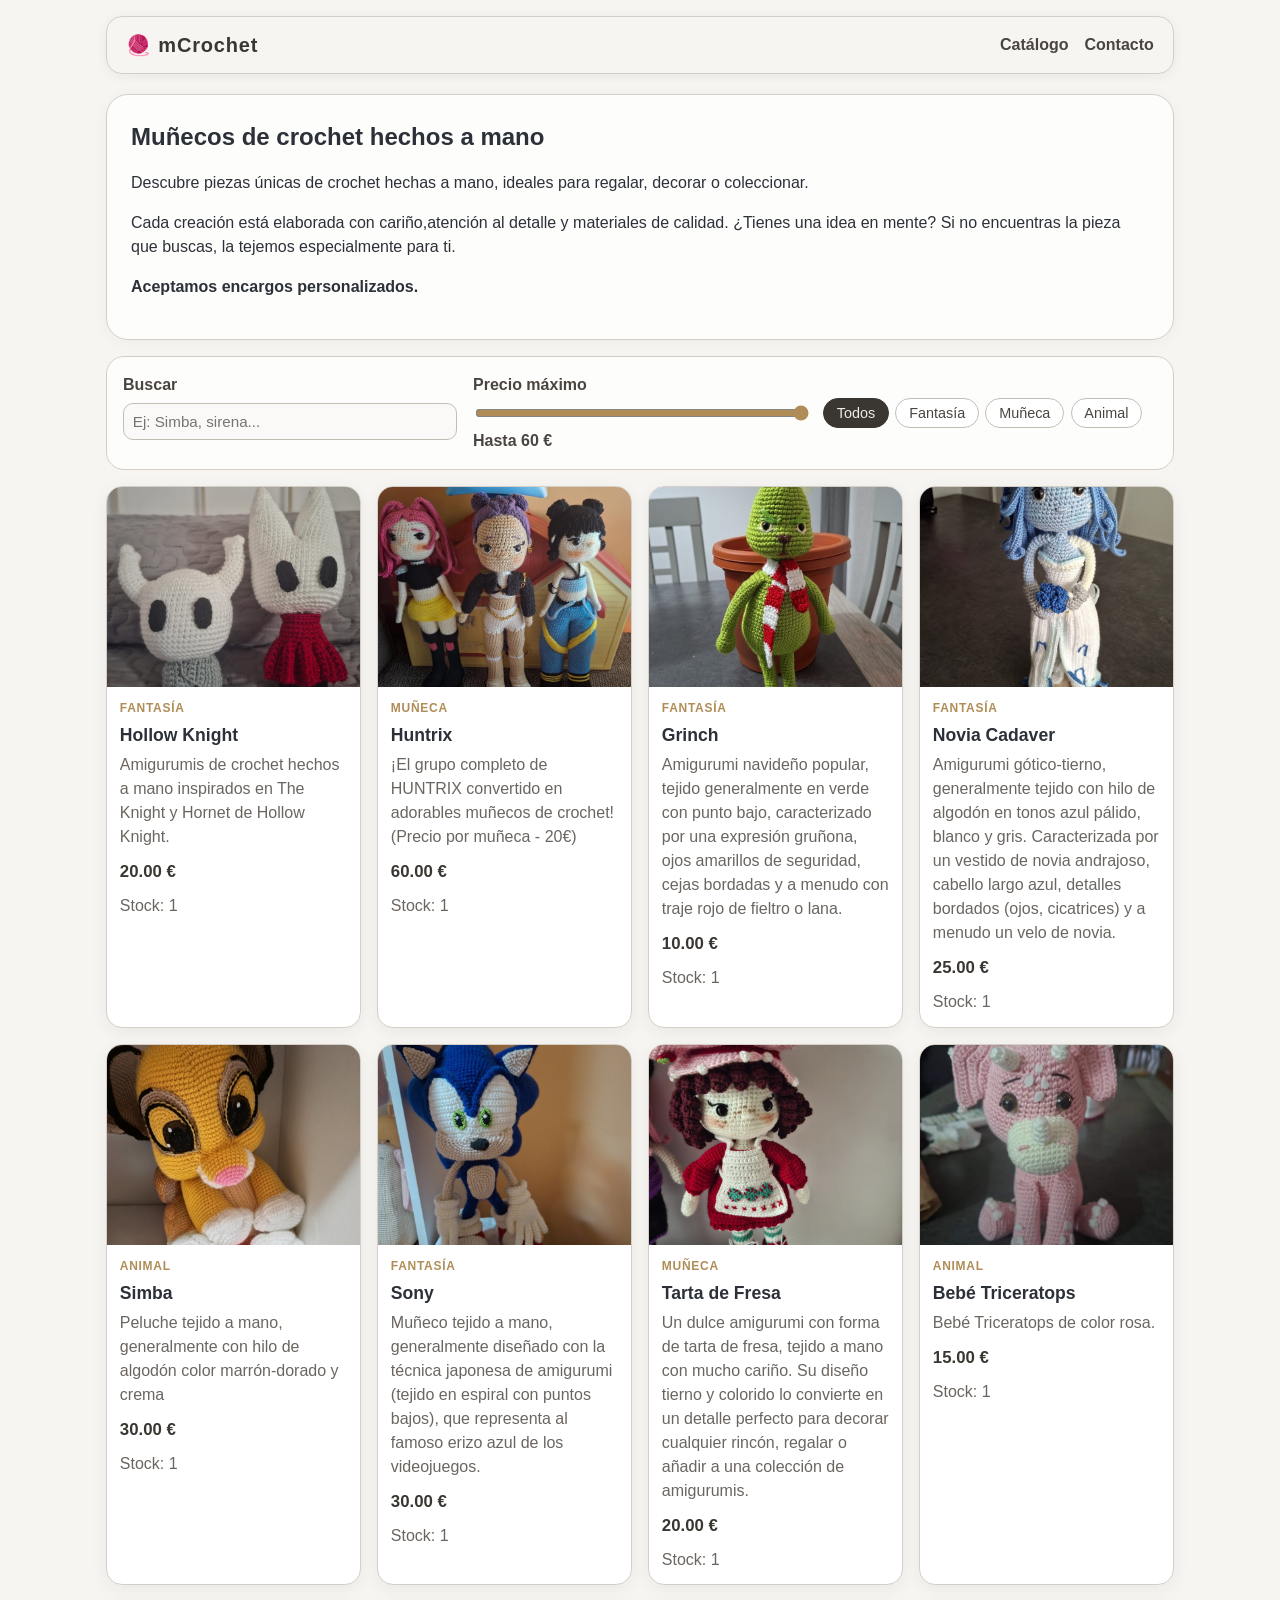
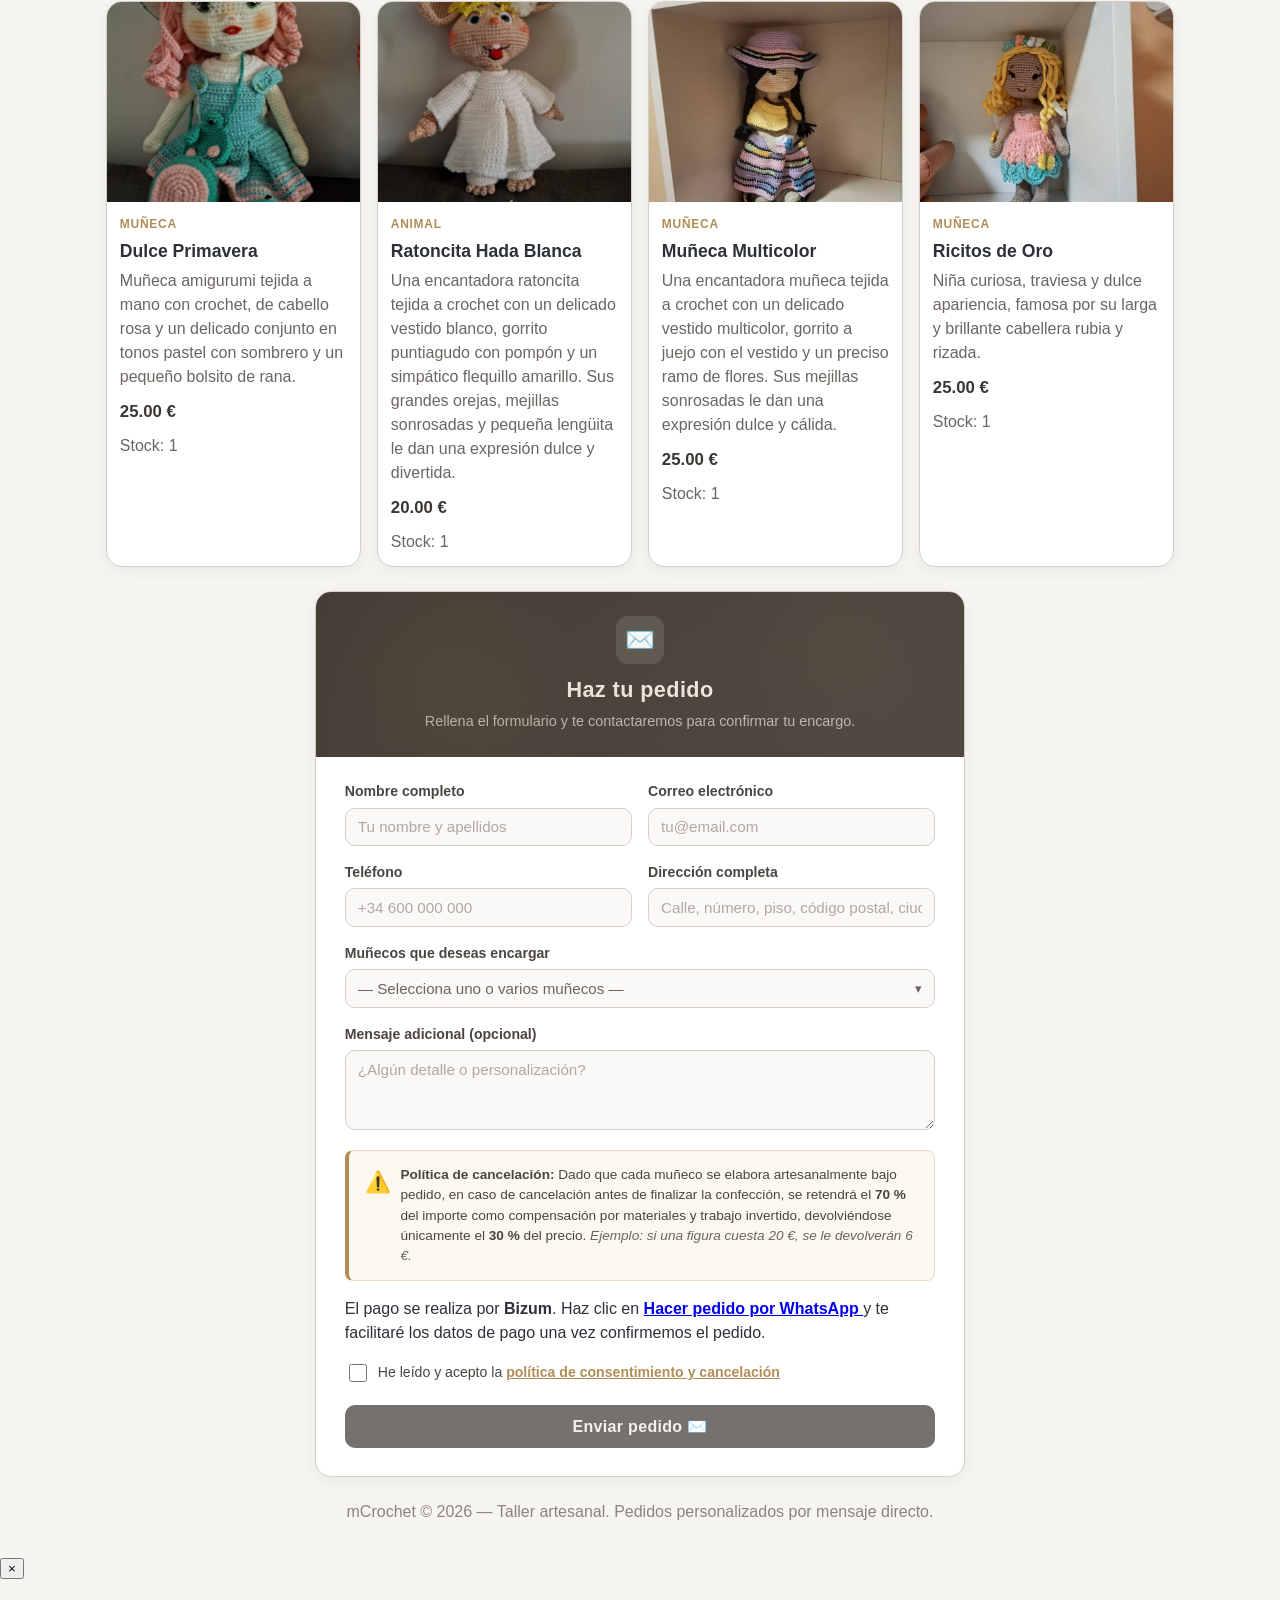
==== commit 355e7221: "added id to form" ====
--- a/index.html
+++ b/index.html
@@ -55,7 +55,7 @@
               <p data-i18n="formSubtitle">Rellena el formulario y te contactaremos para confirmar tu encargo.</p>
             </div>
             <div class="order-card-body">
-              <form id="orderForm" data-endpoint="https://formspree.io/f/xzdnyzgl" method="POST">
+              <form id="orderForm" data-endpoint="https://formspree.io/f/xzdnyzgl">
                 <div class="form-grid">
                   <label class="form-label"><span data-i18n="labelNombre">Nombre completo</span>
                     <input type="text" name="nombre" data-i18n-placeholder="phNombre" placeholder="Tu nombre y apellidos" required />
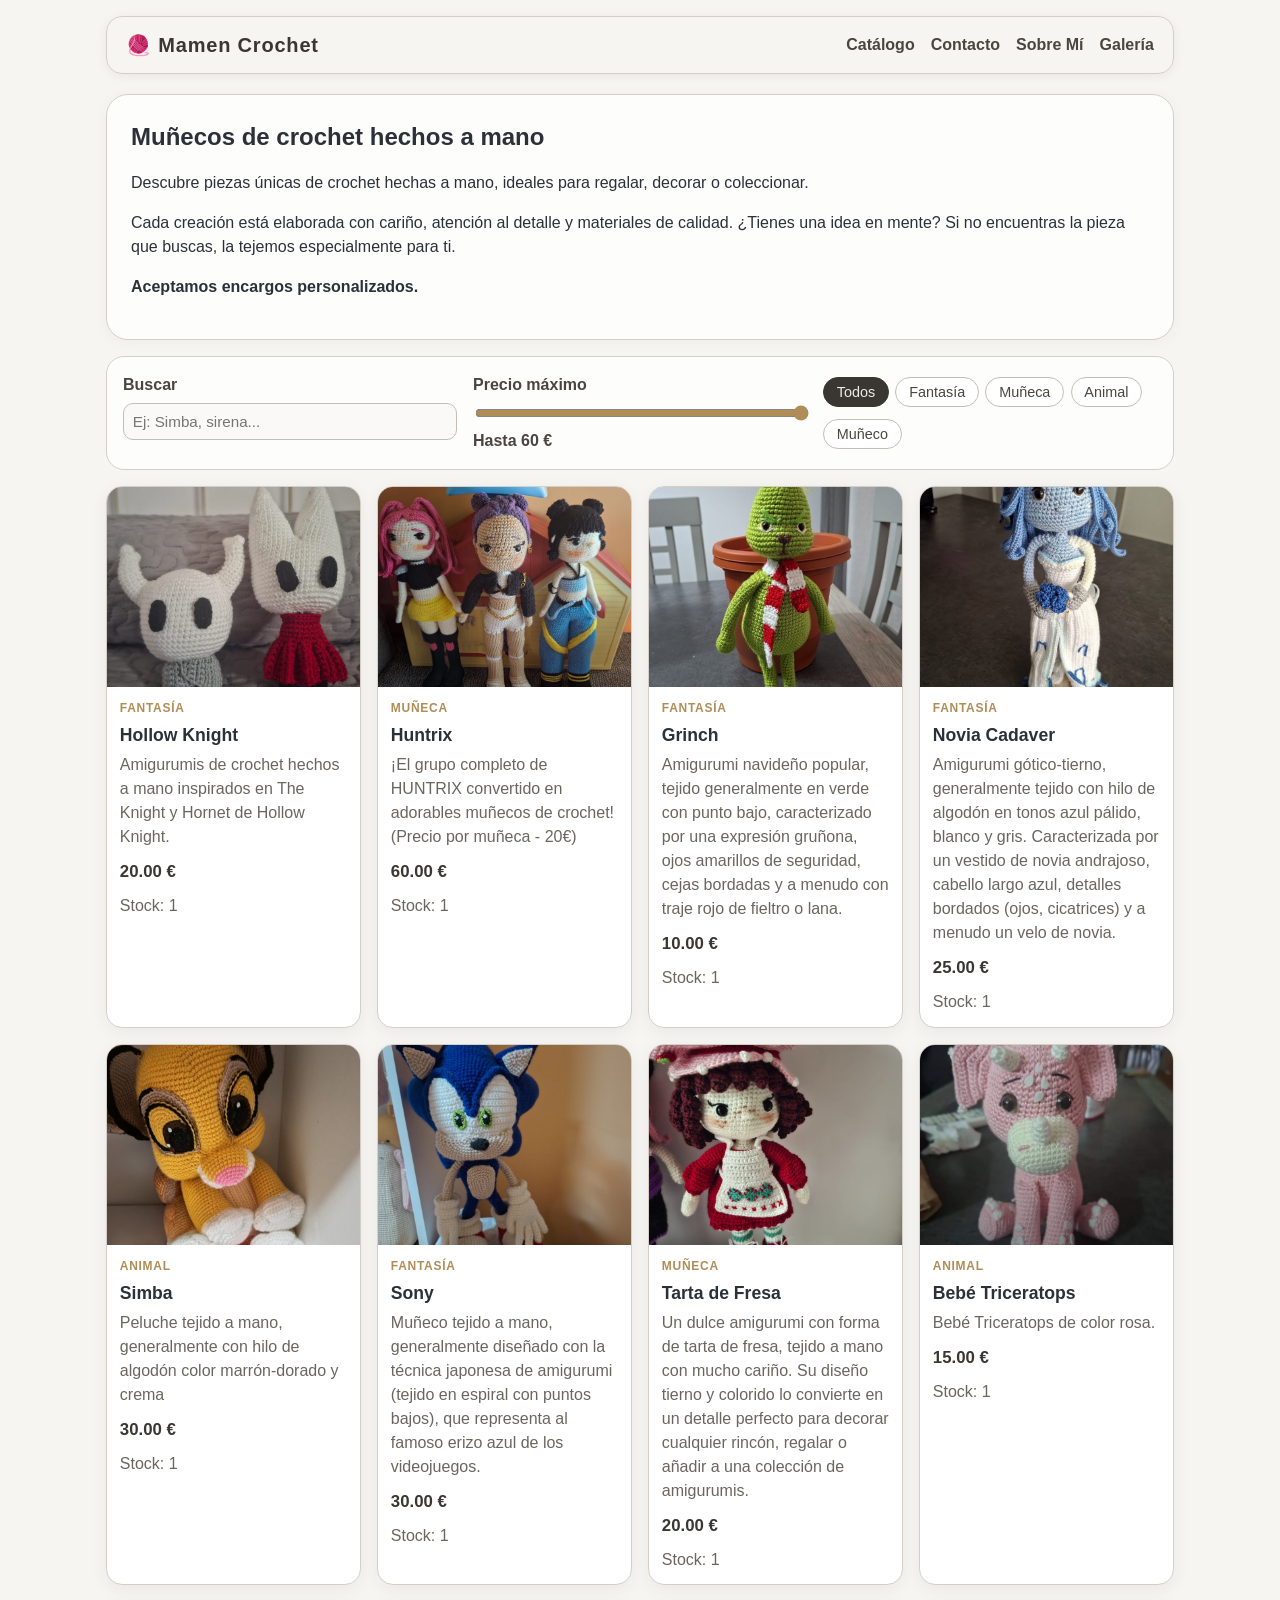
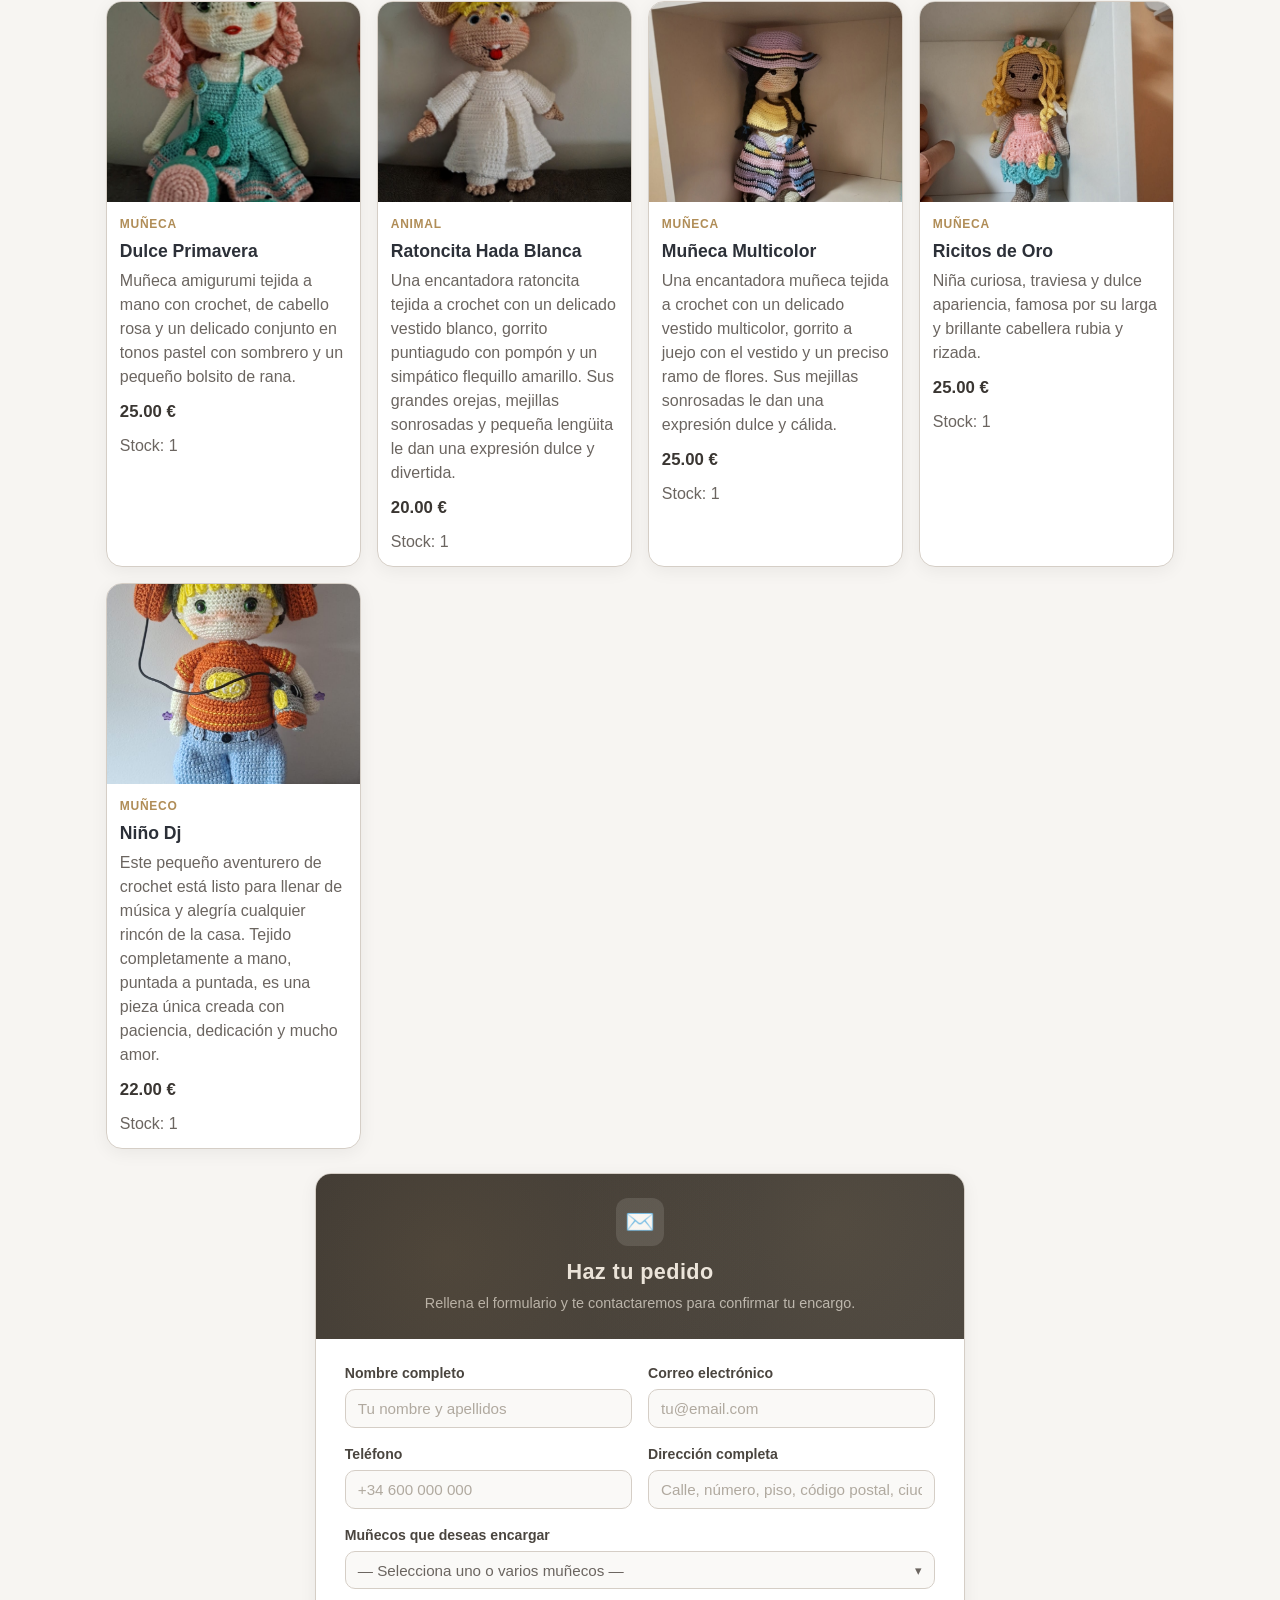
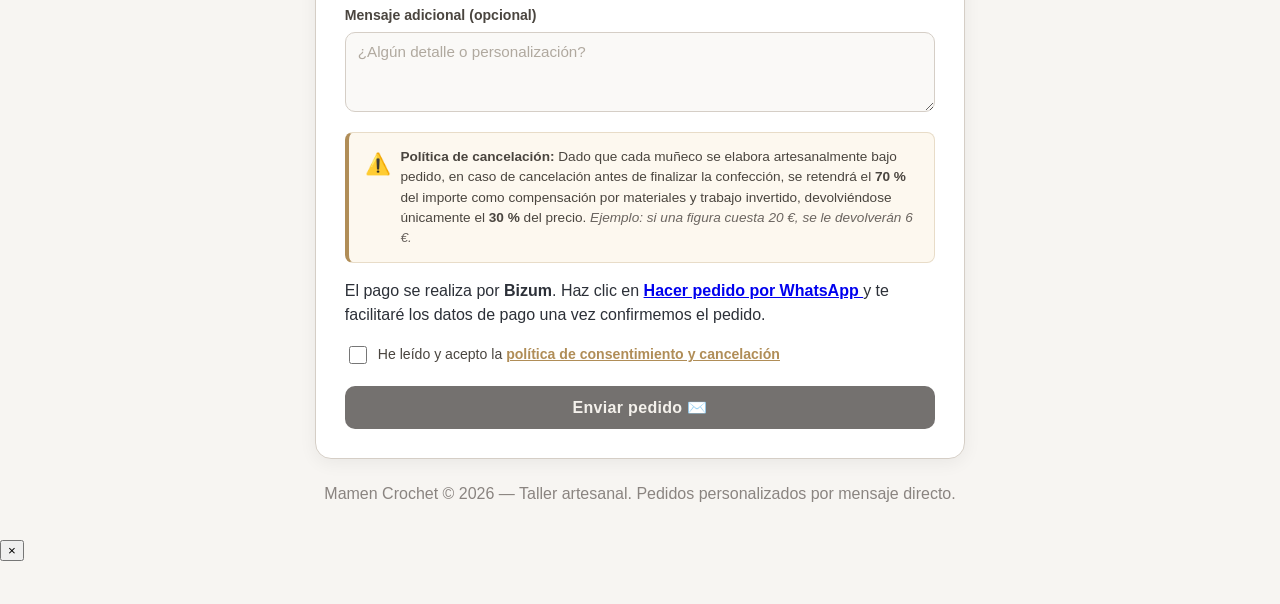
==== commit c4ef1232: "create 2 pages (aboutMe and Gallery)" ====
--- a/index.html
+++ b/index.html
@@ -3,12 +3,12 @@
 <head>
   <meta charset="UTF-8" />
   <meta name="viewport" content="width=device-width, initial-scale=1.0" />
-  <title>mCrochet | Tienda de muñecos de crochet hechos a mano</title>
+  <title>Mamen Crochet | Tienda de muñecos de crochet hechos a mano</title>
   <meta name="description" content="Descubre muñecos de crochet hechos a mano, ideales para regalar, decorar o coleccionar. Cada pieza es única y elaborada con cariño." />
-  <meta property="og:title" content="mCrochet | Tienda de muñecos de crochet hechos a mano" />
+  <meta property="og:title" content="Mamen Crochet | Tienda de muñecos de crochet hechos a mano" />
   <meta property="og:description" content="Crochet artesanal y diseños únicos." />
-  <meta property="og:image" content="https://mcrochet.netlify.app/img/iconoCrochet.jpg" />
-  <meta property="og:url" content="https://mcrochet.netlify.app/" />
+  <meta property="og:image" content="https://mamencrochet.netlify.app/img/iconoCrochet.jpg" />
+  <meta property="og:url" content="https://mamencrochet.netlify.app/" />
   <link rel="icon" href="data:image/svg+xml,<svg xmlns='http://www.w3.org/2000/svg' viewBox='0 0 100 100'><text y='.9em' font-size='90'>🧶</text></svg>" />
   <link rel="stylesheet" href="css/style.css" />
 </head>
@@ -17,10 +17,13 @@
 
   <div id="app">
     <header class="site-header">
-      <div class="logo">🧶 mCrochet</div>
+      <div class="logo">🧶 Mamen Crochet</div>
       <nav class="menu" aria-label="Principal">
         <a href="#catalogo" data-i18n="navCatalogo">Catálogo</a>
         <a href="#contacto" data-i18n="navContacto">Contacto</a>
+        <a href="aboutme.html" data-i18n="navSobreMi">Sobre Mí</a>
+        <a href="gallery.html" data-i18n="navGalery">Galería</a>
+
       </nav>
     </header>
 
@@ -28,7 +31,7 @@
       <section class="hero" id="colecciones">
         <h1 data-i18n="heroTitle">Muñecos de crochet hechos a mano</h1>
         <p data-i18n="heroDesc">Descubre piezas únicas de crochet hechas a mano, ideales para regalar, decorar o coleccionar.</p>
-        <p>Cada creación está elaborada con cariño,atención al detalle y materiales de calidad.
+        <p>Cada creación está elaborada con cariño, atención al detalle y materiales de calidad.
           ¿Tienes una idea en mente? Si no encuentras la pieza que buscas, la tejemos especialmente para ti.</p>
         <p><b>Aceptamos encargos personalizados.</b></p>
       </section>
@@ -115,7 +118,7 @@
     </main>
 
     <footer>
-      <p data-i18n="footer">mCrochet © 2026 — Taller artesanal. Pedidos personalizados por mensaje directo.</p>
+      <p data-i18n="footer">Mamen Crochet © 2026 — Taller artesanal. Pedidos personalizados por mensaje directo.</p>
     </footer>
   </div>
 
@@ -143,7 +146,7 @@
         <h3 data-i18n="modalTitle">Política de consentimiento y cancelación</h3>
       </div>
       <div class="policy-modal-body">
-        <p data-i18n-html="modalIntro">Al realizar un pedido en <strong>mCrochet</strong>, acepta las siguientes condiciones relativas al consentimiento y cancelación:</p>
+        <p data-i18n-html="modalIntro">Al realizar un pedido en <strong>Mamen Crochet</strong>, acepta las siguientes condiciones relativas al consentimiento y cancelación:</p>
         <ol>
           <li data-i18n-html="modalLi1"><strong>Trabajo artesanal:</strong> Cada muñeco se elabora íntegramente a mano, desde la selección de materiales hasta el acabado final. El proceso comienza inmediatamente tras confirmar el pedido.</li>
           <li data-i18n-html="modalLi2"><strong>Cancelación antes de finalizar:</strong> Si el cliente decide cancelar el pedido antes de que el muñeco esté terminado, se le devolverá únicamente el <strong>30 %</strong> del importe total abonado. El <strong>70 %</strong> restante se retendrá como compensación por los materiales utilizados y el tiempo de trabajo invertido.</li>
